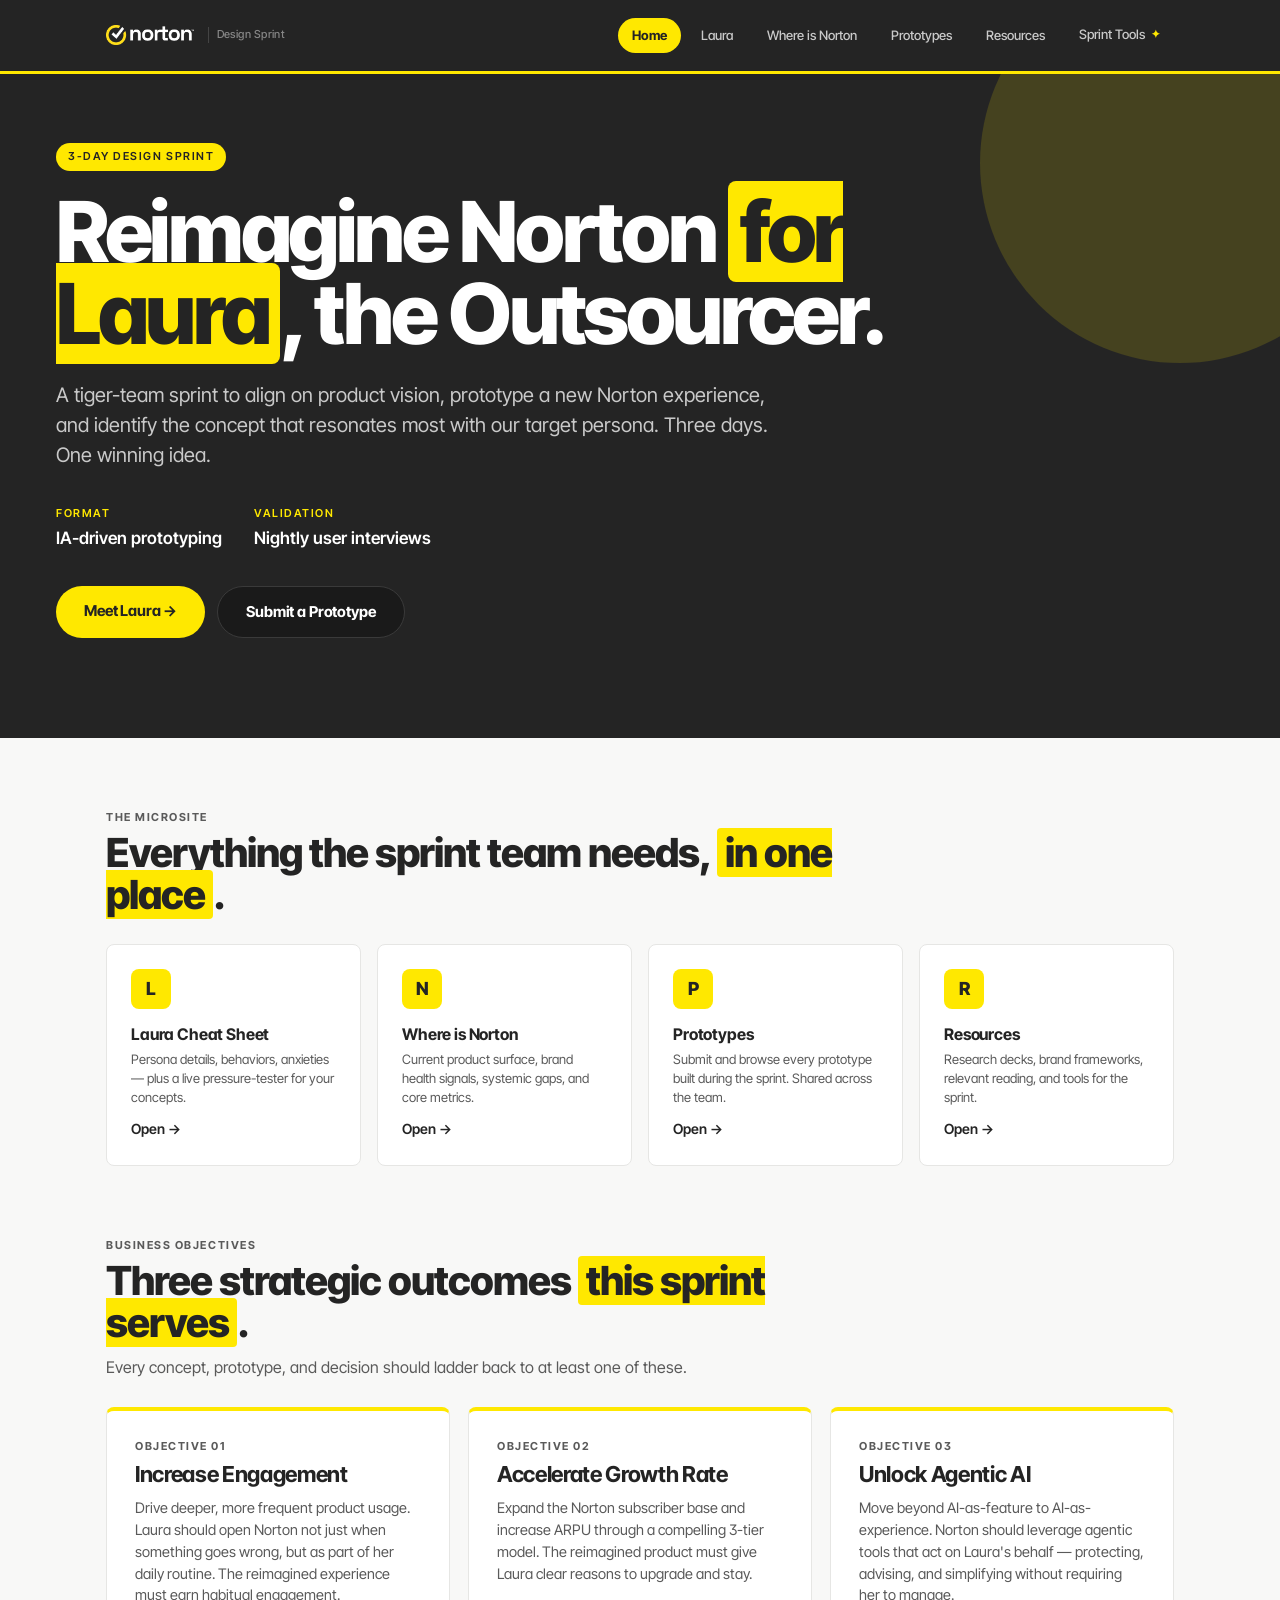
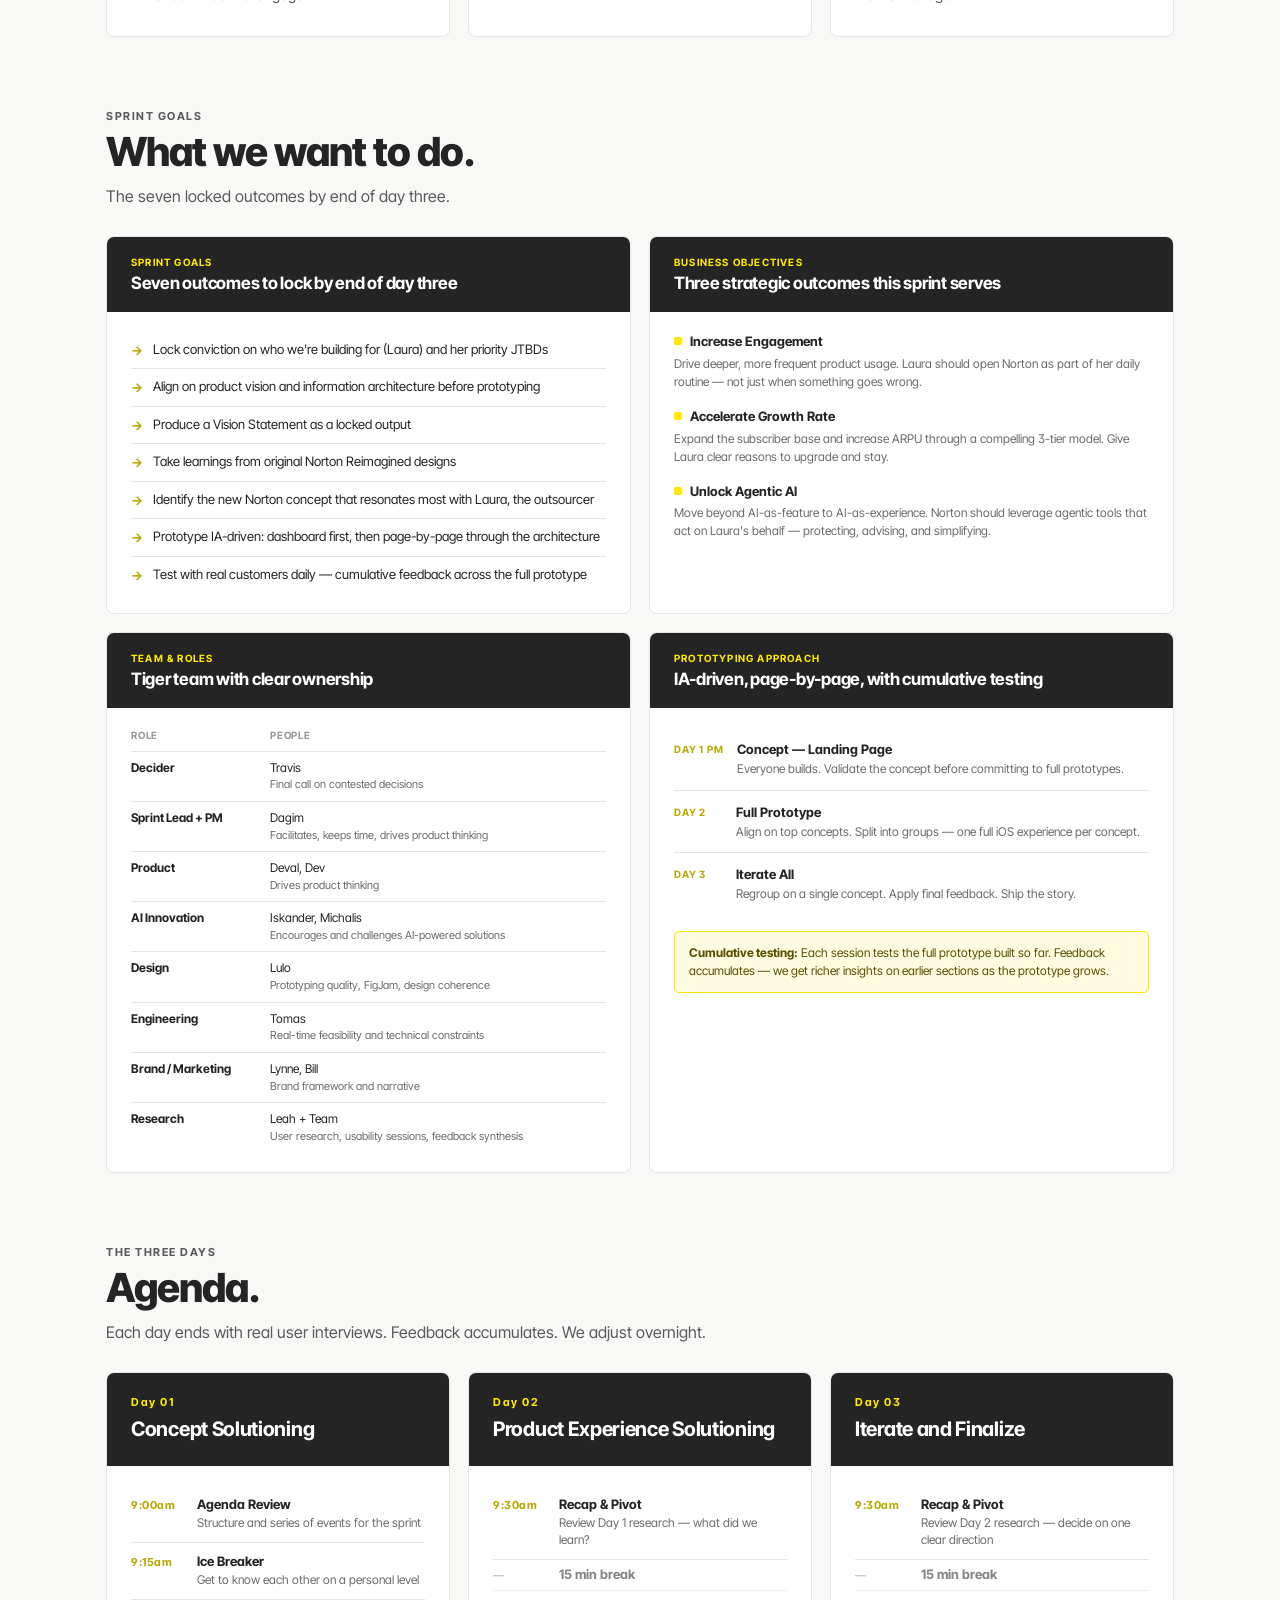
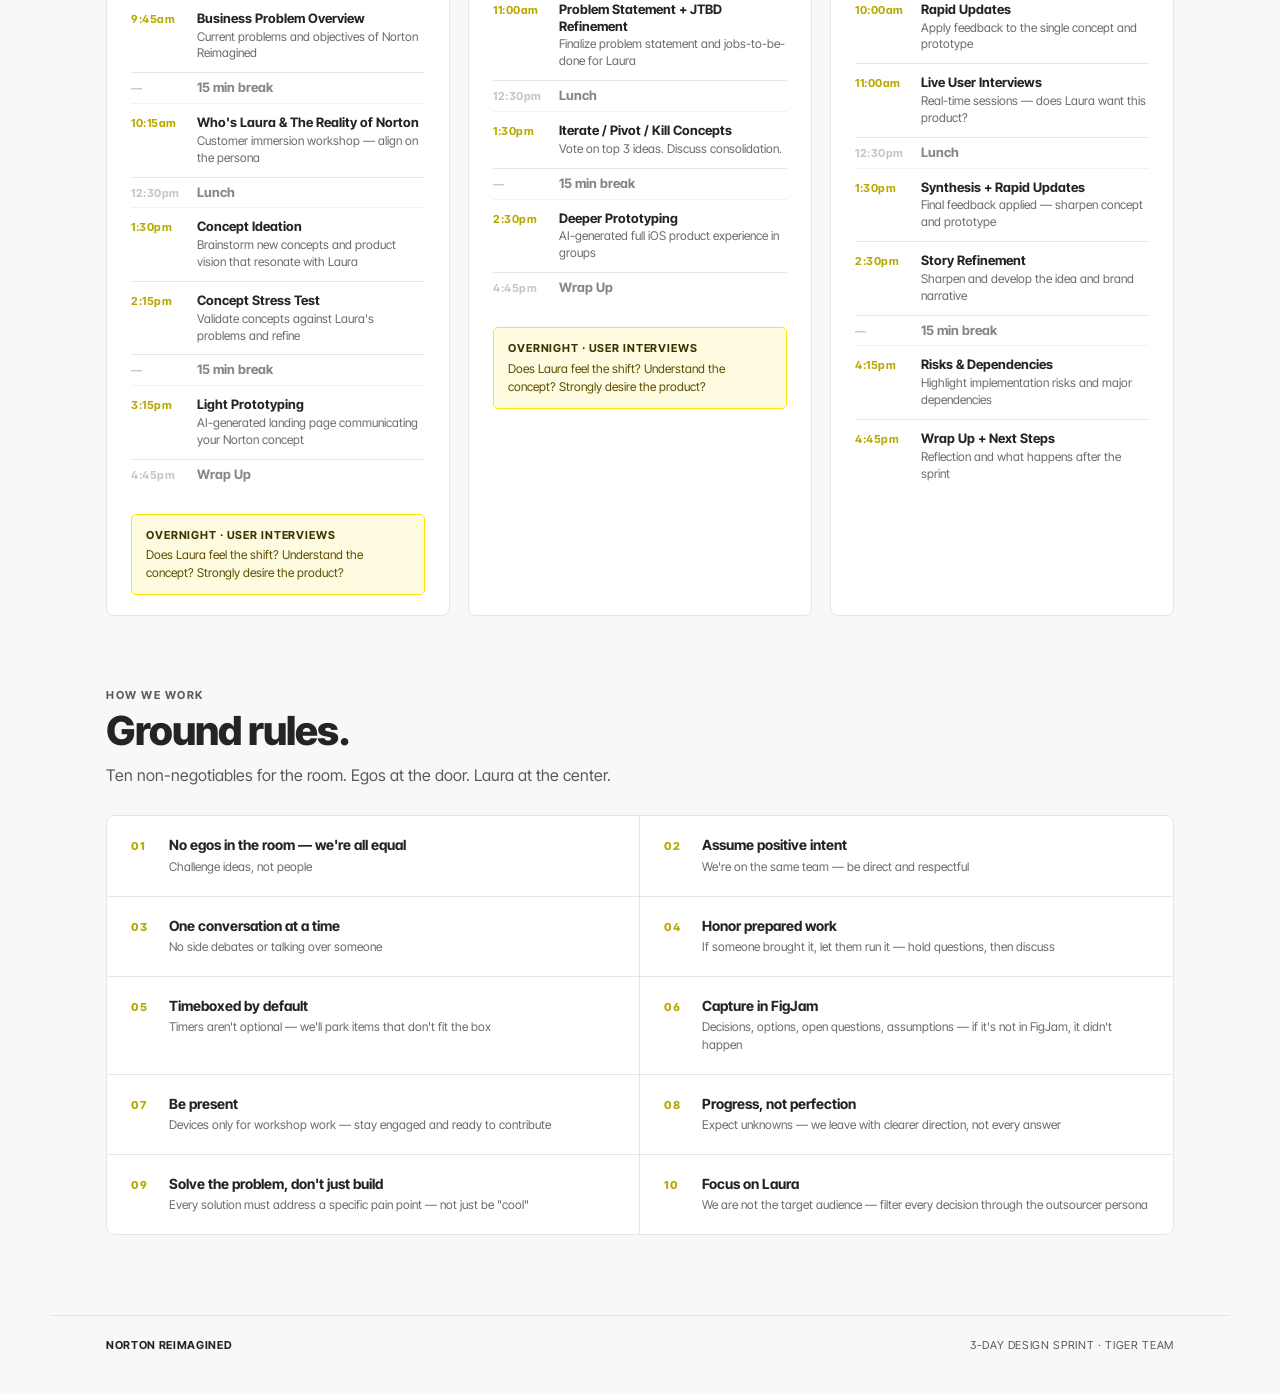
==== index.html @ 90fae85e "fix: remove beta badge from Idea Grouping nav entry across all pages" ====
<!DOCTYPE html>
<html lang="en">
<head>
<meta charset="UTF-8">
<meta name="viewport" content="width=device-width, initial-scale=1.0">
<title>Norton Reimagined — Design Sprint</title>
<link href="https://fonts.googleapis.com/css2?family=Inter+Tight:wght@400;500;600;700;800&display=swap" rel="stylesheet">
<link rel="stylesheet" href="styles.css">
<style>
  /* Home-specific styles */
  .hero {
    background: var(--ink);
    color: #fff;
    padding: 80px 56px 100px;
    position: relative;
    overflow: hidden;
  }
  .hero::before {
    content: "";
    position: absolute;
    top: -100px; right: -100px;
    width: 400px; height: 400px;
    background: var(--yellow);
    border-radius: 50%;
    opacity: 0.15;
  }
  .hero-inner {
    max-width: 1180px;
    margin: 0 auto;
    position: relative;
    z-index: 2;
  }
  .hero .eyebrow {
    background: var(--yellow);
    color: var(--ink);
  }
  .hero h1 {
    font-size: 84px;
    font-weight: 800;
    letter-spacing: -0.04em;
    line-height: 0.98;
    margin-top: 20px;
    max-width: 900px;
  }
  .hero h1 em {
    font-style: normal;
    background: var(--yellow);
    color: var(--ink);
    padding: 0 12px;
    border-radius: 8px;
  }
  .hero .lede {
    color: #c9c9c9;
    margin-top: 24px;
    font-size: 20px;
    max-width: 720px;
  }
  .hero-meta {
    display: flex;
    gap: 32px;
    margin-top: 36px;
    flex-wrap: wrap;
  }
  .hero-meta .item { }
  .hero-meta .k {
    font-size: 11px;
    font-weight: 600;
    letter-spacing: 0.14em;
    text-transform: uppercase;
    color: var(--yellow);
    margin-bottom: 4px;
  }
  .hero-meta .v {
    font-size: 17px;
    font-weight: 600;
    color: #fff;
  }
  .hero-ctas {
    margin-top: 36px;
    display: flex;
    gap: 12px;
    flex-wrap: wrap;
  }
  .hero-ctas .btn-dark {
    background: #1a1a1a;
    color: #fff;
    border: 1px solid #3a3a3a;
  }
  .hero-ctas .btn-dark:hover { border-color: var(--yellow); }

  /* Section titles */
  .section {
    max-width: 1180px;
    margin: 0 auto;
    padding: 72px 56px 0;
  }
  .section-head {
    margin-bottom: 28px;
  }
  .section-head .eyebrow-2 {
    font-size: 11px;
    font-weight: 700;
    letter-spacing: 0.14em;
    text-transform: uppercase;
    color: var(--ink-soft);
  }
  .section-head h2 {
    font-size: 40px;
    font-weight: 800;
    letter-spacing: -0.025em;
    line-height: 1.05;
    margin-top: 6px;
    max-width: 760px;
  }
  .section-head h2 em {
    font-style: normal;
    background: var(--yellow);
    padding: 0 8px;
    border-radius: 4px;
  }
  .section-head .sub {
    margin-top: 12px;
    font-size: 16px;
    color: var(--ink-soft);
    max-width: 720px;
  }

  /* Objectives row */
  .obj-grid {
    display: grid;
    grid-template-columns: repeat(3, 1fr);
    gap: 18px;
  }
  .obj {
    background: var(--card);
    border: 1px solid var(--line);
    border-radius: 8px;
    padding: 28px 28px 30px;
    border-top: 4px solid var(--yellow);
  }
  .obj .num {
    font-size: 11px;
    font-weight: 700;
    letter-spacing: 0.14em;
    color: var(--ink-soft);
  }
  .obj h3 {
    font-size: 22px;
    font-weight: 700;
    letter-spacing: -0.015em;
    line-height: 1.2;
    margin: 6px 0 10px;
  }
  .obj p {
    font-size: 14.5px;
    color: var(--ink-soft);
    line-height: 1.5;
  }

  /* What we want to do — content blocks */
  .content-blocks {
    display: grid;
    grid-template-columns: repeat(2, 1fr);
    gap: 18px;
  }
  .content-block {
    background: var(--card);
    border: 1px solid var(--line);
    border-radius: 8px;
    overflow: hidden;
  }
  .content-block .block-header {
    background: var(--ink);
    color: #fff;
    padding: 18px 24px;
    display: flex;
    align-items: flex-start;
    gap: 14px;
  }
  .block-header .block-tag {
    font-size: 10px;
    font-weight: 700;
    letter-spacing: .12em;
    text-transform: uppercase;
    color: var(--yellow);
    margin-bottom: 3px;
  }
  .block-header h4 {
    font-size: 17px;
    font-weight: 700;
    letter-spacing: -.015em;
    line-height: 1.25;
  }
  .block-body {
    padding: 20px 24px;
  }
  /* Goals list */
  .goal-list {
    list-style: none;
    margin: 0; padding: 0;
  }
  .goal-list li {
    display: flex;
    gap: 10px;
    font-size: 13px;
    color: var(--ink);
    line-height: 1.5;
    padding: 8px 0;
    border-bottom: 1px solid var(--line);
  }
  .goal-list li:last-child { border-bottom: none; }
  .goal-list li::before {
    content: "→";
    color: var(--yellow-dark, #b8a800);
    font-weight: 700;
    flex-shrink: 0;
    margin-top: 1px;
  }
  /* Biz objectives */
  .biz-obj { margin-bottom: 16px; }
  .biz-obj:last-child { margin-bottom: 0; }
  .biz-obj-title {
    font-size: 13px;
    font-weight: 700;
    color: var(--ink);
    margin-bottom: 4px;
    display: flex;
    align-items: center;
    gap: 8px;
  }
  .biz-obj-title::before {
    content: "";
    display: inline-block;
    width: 8px; height: 8px;
    background: var(--yellow);
    border-radius: 2px;
    flex-shrink: 0;
  }
  .biz-obj-desc {
    font-size: 12px;
    color: #6b6b6b;
    line-height: 1.5;
  }
  /* Team table */
  .team-table { width: 100%; border-collapse: collapse; font-size: 12px; }
  .team-table th {
    text-align: left;
    font-size: 10px;
    font-weight: 700;
    letter-spacing: .08em;
    text-transform: uppercase;
    color: #999;
    padding: 0 8px 8px 0;
    border-bottom: 1px solid var(--line);
  }
  .team-table td {
    padding: 8px 8px 8px 0;
    vertical-align: top;
    border-bottom: 1px solid var(--line);
    line-height: 1.4;
    color: var(--ink);
  }
  .team-table tr:last-child td { border-bottom: none; }
  .team-table td:first-child { font-weight: 700; color: #242424; white-space: nowrap; }
  .team-table td .names { color: #6b6b6b; font-size: 11px; margin-top: 1px; }
  /* Prototyping phases */
  .proto-phases {
    display: flex;
    flex-direction: column;
    gap: 0;
  }
  .proto-phase {
    display: flex;
    gap: 14px;
    padding: 12px 0;
    border-bottom: 1px solid var(--line);
    align-items: flex-start;
  }
  .proto-phase:last-child { border-bottom: none; }
  .phase-day {
    font-size: 10px;
    font-weight: 700;
    letter-spacing: .08em;
    text-transform: uppercase;
    color: var(--yellow-dark, #b8a800);
    white-space: nowrap;
    padding-top: 2px;
    min-width: 48px;
  }
  .phase-body .phase-name {
    font-size: 13px;
    font-weight: 700;
    color: var(--ink);
    margin-bottom: 2px;
  }
  .phase-body .phase-desc {
    font-size: 12px;
    color: #6b6b6b;
    line-height: 1.4;
  }
  .proto-note {
    margin-top: 16px;
    padding: 12px 14px;
    background: #fffbe0;
    border: 1px solid #ffe800;
    border-radius: 5px;
    font-size: 12px;
    color: #5a4e00;
    line-height: 1.5;
  }

  /* Agenda */
  .agenda-grid {
    display: grid;
    grid-template-columns: repeat(3, 1fr);
    gap: 18px;
  }
  .agenda-day {
    background: var(--card);
    border: 1px solid var(--line);
    border-radius: 8px;
    overflow: hidden;
  }
  .agenda-day .header {
    background: var(--ink);
    color: #fff;
    padding: 22px 24px;
  }
  .agenda-day .header .day {
    font-size: 11px;
    font-weight: 700;
    letter-spacing: 0.14em;
    color: var(--yellow);
  }
  .agenda-day .header h3 {
    font-size: 20px;
    font-weight: 700;
    margin-top: 4px;
    letter-spacing: -0.015em;
  }
  .agenda-day .sessions {
    padding: 20px 24px 24px;
  }
  .agenda-session {
    display: flex;
    gap: 14px;
    padding: 10px 0;
    border-bottom: 1px solid var(--line);
    align-items: flex-start;
  }
  .agenda-session:last-child { border-bottom: none; }
  .agenda-session.break {
    padding: 6px 0;
    opacity: .55;
  }
  .session-time {
    font-size: 11px;
    font-weight: 700;
    color: var(--yellow-dark, #b8a800);
    letter-spacing: .05em;
    white-space: nowrap;
    padding-top: 2px;
    min-width: 52px;
  }
  .agenda-session.break .session-time { color: #999; }
  .session-body {}
  .session-name {
    font-size: 13px;
    font-weight: 700;
    color: var(--ink);
    line-height: 1.3;
  }
  .session-desc {
    font-size: 12px;
    color: #6b6b6b;
    margin-top: 2px;
    line-height: 1.4;
  }
  .agenda-overnight {
    margin: 0 24px 20px;
    background: #fffbe0;
    border: 1px solid #ffe800;
    border-radius: 5px;
    padding: 12px 14px;
    font-size: 12px;
    color: #5a4e00;
    line-height: 1.5;
  }
  .agenda-overnight strong {
    display: block;
    font-size: 11px;
    letter-spacing: .08em;
    text-transform: uppercase;
    font-weight: 700;
    margin-bottom: 3px;
    color: #3a3300;
  }

  /* Rules */
  .rules-card {
    background: var(--card);
    border: 1px solid var(--line);
    border-radius: 8px;
    overflow: hidden;
  }
  .rules-list {
    display: grid;
    grid-template-columns: repeat(2, 1fr);
    gap: 0;
  }
  .rule-item {
    display: flex;
    gap: 16px;
    padding: 20px 24px;
    border-bottom: 1px solid var(--line);
    align-items: flex-start;
  }
  .rule-item:nth-child(odd) { border-right: 1px solid var(--line); }
  .rule-item:nth-last-child(-n+2) { border-bottom: none; }
  .rule-num {
    font-size: 11px;
    font-weight: 800;
    color: var(--yellow-dark, #b8a800);
    letter-spacing: .08em;
    padding-top: 3px;
    min-width: 22px;
  }
  .rule-body {}
  .rule-title {
    font-size: 14px;
    font-weight: 700;
    color: var(--ink);
    line-height: 1.3;
    margin-bottom: 3px;
  }
  .rule-desc {
    font-size: 12px;
    color: #6b6b6b;
    line-height: 1.5;
  }
  @media (max-width: 640px) {
    .rules-list { grid-template-columns: 1fr; }
    .rule-item:nth-child(odd) { border-right: none; }
    .rule-item:nth-last-child(-n+2) { border-bottom: 1px solid var(--line); }
    .rule-item:last-child { border-bottom: none; }
  }

  /* Quick access cards */
  .nav-cards {
    display: grid;
    grid-template-columns: repeat(4, 1fr);
    gap: 16px;
    margin-top: 20px;
  }
  .nav-card {
    background: var(--card);
    border: 1px solid var(--line);
    border-radius: 8px;
    padding: 24px 24px 26px;
    transition: all 0.15s;
    display: block;
  }
  .nav-card:hover {
    border-color: var(--ink);
    transform: translateY(-2px);
    box-shadow: 0 12px 32px rgba(36,36,36,0.08);
  }
  .nav-card .icon {
    width: 40px; height: 40px;
    background: var(--yellow);
    border-radius: 8px;
    display: flex;
    align-items: center;
    justify-content: center;
    margin-bottom: 14px;
    font-weight: 800;
    font-size: 18px;
  }
  .nav-card h4 {
    font-size: 16px;
    font-weight: 700;
    letter-spacing: -0.01em;
    margin-bottom: 4px;
  }
  .nav-card p {
    font-size: 13px;
    color: var(--ink-soft);
    line-height: 1.45;
  }
  .nav-card .arrow {
    font-size: 14px;
    font-weight: 600;
    color: var(--ink);
    margin-top: 12px;
  }

  @media (max-width: 860px) {
    .hero { padding: 48px 24px 72px; }
    .hero h1 { font-size: 44px; }
    .section { padding: 48px 24px 0; }
    .obj-grid, .shot-gallery, .agenda-grid, .nav-cards { grid-template-columns: 1fr; }
    .hero-meta { gap: 14px; flex-wrap: wrap; }
  }
  @media (max-width: 480px) {
    .hero h1 { font-size: 34px; }
    .hero .lede { font-size: 15px; }
  }
</style>
  <link rel="icon" type="image/svg+xml" href="assets/norton-checkmark.svg">
  <link rel="icon" type="image/png" sizes="32x32" href="assets/icon-32.png">
  <link rel="icon" type="image/png" sizes="16x16" href="assets/icon-16.png">
  <link rel="apple-touch-icon" sizes="180x180" href="assets/icon-180.png">
  <link rel="apple-touch-icon" sizes="152x152" href="assets/icon-152.png">
  <link rel="apple-touch-icon" sizes="144x144" href="assets/icon-144.png">
  <link rel="apple-touch-icon" sizes="120x120" href="assets/icon-120.png">
  <link rel="manifest" href="assets/site.webmanifest">
</head>
<body>

<!-- ========================= NAVIGATION ========================= -->
<nav class="nav">
  <div class="nav-inner">
    <a href="index.html" class="nav-brand">
      <img src="assets/norton-logo.png" alt="Norton" class="nav-logo">
      <span class="nav-sprint-label">Design Sprint</span>
    </a>
    <button class="nav-toggle" id="nav-toggle" aria-label="Toggle navigation" aria-expanded="false">
      <span></span><span></span><span></span>
    </button>
    <ul class="nav-links" id="nav-links">
      <li><a href="index.html" class="active">Home</a></li>
      <li><a href="laura.html">Laura</a></li>
      <li><a href="where-is-norton.html">Where is Norton</a></li>
      <li><a href="prototypes.html">Prototypes</a></li>
      <li><a href="resources.html">Resources</a></li>
      <li class="nav-dropdown">
        <button class="nav-dropdown-btn" id="sprintToolsBtn" aria-expanded="false" aria-haspopup="true">
          Sprint Tools <span class="nav-beta-pill">✦</span>
        </button>
        <ul class="nav-dropdown-menu" id="sprintToolsMenu" role="menu">
          <li><a href="concept-builder.html" role="menuitem">Prototype Builder</a></li>
          <li><a href="competitive-analysis.html" role="menuitem">Competitive Analysis</a></li>
          <li><a href="idea-workshop.html" role="menuitem">Ideation Wizard</a></li>
            <li><a href="idea-grouping.html" role="menuitem">Idea Grouping</a></li>
        </ul>
      </li>
    </ul>
  </div>
</nav>

<!-- ========================= HERO ========================= -->
<section class="hero">
  <div class="hero-inner">
    <span class="eyebrow">3-Day Design Sprint</span>
    <h1>Reimagine Norton <em>for Laura</em>, the Outsourcer.</h1>
    <p class="lede">
      A tiger-team sprint to align on product vision, prototype a new Norton
      experience, and identify the concept that resonates most with our target persona.
      Three days. One winning idea.
    </p>
    <div class="hero-meta">
      <div class="item">
        <div class="k">Format</div>
        <div class="v">IA-driven prototyping</div>
      </div>
      <div class="item">
        <div class="k">Validation</div>
        <div class="v">Nightly user interviews</div>
      </div>
    </div>
    <div class="hero-ctas">
      <a href="laura.html" class="btn">Meet Laura →</a>
      <a href="prototypes.html" class="btn btn-dark">Submit a Prototype</a>
    </div>
  </div>
</section>

<!-- ========================= QUICK ACCESS ========================= -->
<section class="section">
  <div class="section-head">
    <div class="eyebrow-2">The Microsite</div>
    <h2>Everything the sprint team needs, <em>in one place</em>.</h2>
  </div>
  <div class="nav-cards">
    <a href="laura.html" class="nav-card">
      <div class="icon">L</div>
      <h4>Laura Cheat Sheet</h4>
      <p>Persona details, behaviors, anxieties — plus a live pressure-tester for your concepts.</p>
      <div class="arrow">Open →</div>
    </a>
    <a href="where-is-norton.html" class="nav-card">
      <div class="icon">N</div>
      <h4>Where is Norton</h4>
      <p>Current product surface, brand health signals, systemic gaps, and core metrics.</p>
      <div class="arrow">Open →</div>
    </a>
    <a href="prototypes.html" class="nav-card">
      <div class="icon">P</div>
      <h4>Prototypes</h4>
      <p>Submit and browse every prototype built during the sprint. Shared across the team.</p>
      <div class="arrow">Open →</div>
    </a>
    <a href="resources.html" class="nav-card">
      <div class="icon">R</div>
      <h4>Resources</h4>
      <p>Research decks, brand frameworks, relevant reading, and tools for the sprint.</p>
      <div class="arrow">Open →</div>
    </a>
  </div>
</section>

<!-- ========================= OBJECTIVES ========================= -->
<section class="section">
  <div class="section-head">
    <div class="eyebrow-2">Business Objectives</div>
    <h2>Three strategic outcomes <em>this sprint serves</em>.</h2>
    <p class="sub">Every concept, prototype, and decision should ladder back to at least one of these.</p>
  </div>
  <div class="obj-grid">
    <div class="obj">
      <div class="num">OBJECTIVE 01</div>
      <h3>Increase Engagement</h3>
      <p>Drive deeper, more frequent product usage. Laura should open Norton not just when something goes wrong, but as part of her daily routine. The reimagined experience must earn habitual engagement.</p>
    </div>
    <div class="obj">
      <div class="num">OBJECTIVE 02</div>
      <h3>Accelerate Growth Rate</h3>
      <p>Expand the Norton subscriber base and increase ARPU through a compelling 3-tier model. The reimagined product must give Laura clear reasons to upgrade and stay.</p>
    </div>
    <div class="obj">
      <div class="num">OBJECTIVE 03</div>
      <h3>Unlock Agentic AI</h3>
      <p>Move beyond AI-as-feature to AI-as-experience. Norton should leverage agentic tools that act on Laura's behalf — protecting, advising, and simplifying without requiring her to manage.</p>
    </div>
  </div>
</section>

<!-- ========================= WHAT WE WANT TO DO ========================= -->
<section class="section">
  <div class="section-head">
    <div class="eyebrow-2">Sprint Goals</div>
    <h2>What we want to do.</h2>
    <p class="sub">The seven locked outcomes by end of day three.</p>
  </div>
  <div class="content-blocks">

    <!-- Sprint Goals -->
    <div class="content-block">
      <div class="block-header">
        <div>
          <div class="block-tag">Sprint Goals</div>
          <h4>Seven outcomes to lock by end of day three</h4>
        </div>
      </div>
      <div class="block-body">
        <ul class="goal-list">
          <li>Lock conviction on who we're building for (Laura) and her priority JTBDs</li>
          <li>Align on product vision and information architecture before prototyping</li>
          <li>Produce a Vision Statement as a locked output</li>
          <li>Take learnings from original Norton Reimagined designs</li>
          <li>Identify the new Norton concept that resonates most with Laura, the outsourcer</li>
          <li>Prototype IA-driven: dashboard first, then page-by-page through the architecture</li>
          <li>Test with real customers daily — cumulative feedback across the full prototype</li>
        </ul>
      </div>
    </div>

    <!-- Business Objectives -->
    <div class="content-block">
      <div class="block-header">
        <div>
          <div class="block-tag">Business Objectives</div>
          <h4>Three strategic outcomes this sprint serves</h4>
        </div>
      </div>
      <div class="block-body">
        <div class="biz-obj">
          <div class="biz-obj-title">Increase Engagement</div>
          <div class="biz-obj-desc">Drive deeper, more frequent product usage. Laura should open Norton as part of her daily routine — not just when something goes wrong.</div>
        </div>
        <div class="biz-obj">
          <div class="biz-obj-title">Accelerate Growth Rate</div>
          <div class="biz-obj-desc">Expand the subscriber base and increase ARPU through a compelling 3-tier model. Give Laura clear reasons to upgrade and stay.</div>
        </div>
        <div class="biz-obj">
          <div class="biz-obj-title">Unlock Agentic AI</div>
          <div class="biz-obj-desc">Move beyond AI-as-feature to AI-as-experience. Norton should leverage agentic tools that act on Laura's behalf — protecting, advising, and simplifying.</div>
        </div>
      </div>
    </div>

    <!-- Team & Roles -->
    <div class="content-block">
      <div class="block-header">
        <div>
          <div class="block-tag">Team &amp; Roles</div>
          <h4>Tiger team with clear ownership</h4>
        </div>
      </div>
      <div class="block-body">
        <table class="team-table">
          <thead>
            <tr><th>Role</th><th>People</th></tr>
          </thead>
          <tbody>
            <tr><td>Decider</td><td><div>Travis</div><div class="names">Final call on contested decisions</div></td></tr>
            <tr><td>Sprint Lead + PM</td><td><div>Dagim</div><div class="names">Facilitates, keeps time, drives product thinking</div></td></tr>
            <tr><td>Product</td><td><div>Deval, Dev</div><div class="names">Drives product thinking</div></td></tr>
            <tr><td>AI Innovation</td><td><div>Iskander, Michalis</div><div class="names">Encourages and challenges AI-powered solutions</div></td></tr>
            <tr><td>Design</td><td><div>Lulo</div><div class="names">Prototyping quality, FigJam, design coherence</div></td></tr>
            <tr><td>Engineering</td><td><div>Tomas</div><div class="names">Real-time feasibility and technical constraints</div></td></tr>
            <tr><td>Brand / Marketing</td><td><div>Lynne, Bill</div><div class="names">Brand framework and narrative</div></td></tr>
            <tr><td>Research</td><td><div>Leah + Team</div><div class="names">User research, usability sessions, feedback synthesis</div></td></tr>
          </tbody>
        </table>
      </div>
    </div>

    <!-- Prototyping Approach -->
    <div class="content-block">
      <div class="block-header">
        <div>
          <div class="block-tag">Prototyping Approach</div>
          <h4>IA-driven, page-by-page, with cumulative testing</h4>
        </div>
      </div>
      <div class="block-body">
        <div class="proto-phases">
          <div class="proto-phase">
            <div class="phase-day">Day 1 PM</div>
            <div class="phase-body">
              <div class="phase-name">Concept — Landing Page</div>
              <div class="phase-desc">Everyone builds. Validate the concept before committing to full prototypes.</div>
            </div>
          </div>
          <div class="proto-phase">
            <div class="phase-day">Day 2</div>
            <div class="phase-body">
              <div class="phase-name">Full Prototype</div>
              <div class="phase-desc">Align on top concepts. Split into groups — one full iOS experience per concept.</div>
            </div>
          </div>
          <div class="proto-phase">
            <div class="phase-day">Day 3</div>
            <div class="phase-body">
              <div class="phase-name">Iterate All</div>
              <div class="phase-desc">Regroup on a single concept. Apply final feedback. Ship the story.</div>
            </div>
          </div>
        </div>
        <div class="proto-note">
          <strong>Cumulative testing:</strong> Each session tests the full prototype built so far. Feedback accumulates — we get richer insights on earlier sections as the prototype grows.
        </div>
      </div>
    </div>

  </div>
</section>

<!-- ========================= AGENDA ========================= -->
<section class="section">
  <div class="section-head">
    <div class="eyebrow-2">The Three Days</div>
    <h2>Agenda.</h2>
    <p class="sub">Each day ends with real user interviews. Feedback accumulates. We adjust overnight.</p>
  </div>
  <div class="agenda-grid">

    <!-- DAY 1 -->
    <div class="agenda-day">
      <div class="header">
        <div class="day">Day 01</div>
        <h3>Concept Solutioning</h3>
      </div>
      <div class="sessions">
        <div class="agenda-session">
          <div class="session-time">9:00am</div>
          <div class="session-body">
            <div class="session-name">Agenda Review</div>
            <div class="session-desc">Structure and series of events for the sprint</div>
          </div>
        </div>
        <div class="agenda-session">
          <div class="session-time">9:15am</div>
          <div class="session-body">
            <div class="session-name">Ice Breaker</div>
            <div class="session-desc">Get to know each other on a personal level</div>
          </div>
        </div>
        <div class="agenda-session">
          <div class="session-time">9:45am</div>
          <div class="session-body">
            <div class="session-name">Business Problem Overview</div>
            <div class="session-desc">Current problems and objectives of Norton Reimagined</div>
          </div>
        </div>
        <div class="agenda-session break">
          <div class="session-time">—</div>
          <div class="session-body"><div class="session-name">15 min break</div></div>
        </div>
        <div class="agenda-session">
          <div class="session-time">10:15am</div>
          <div class="session-body">
            <div class="session-name">Who's Laura &amp; The Reality of Norton</div>
            <div class="session-desc">Customer immersion workshop — align on the persona</div>
          </div>
        </div>
        <div class="agenda-session break">
          <div class="session-time">12:30pm</div>
          <div class="session-body"><div class="session-name">Lunch</div></div>
        </div>
        <div class="agenda-session">
          <div class="session-time">1:30pm</div>
          <div class="session-body">
            <div class="session-name">Concept Ideation</div>
            <div class="session-desc">Brainstorm new concepts and product vision that resonate with Laura</div>
          </div>
        </div>
        <div class="agenda-session">
          <div class="session-time">2:15pm</div>
          <div class="session-body">
            <div class="session-name">Concept Stress Test</div>
            <div class="session-desc">Validate concepts against Laura's problems and refine</div>
          </div>
        </div>
        <div class="agenda-session break">
          <div class="session-time">—</div>
          <div class="session-body"><div class="session-name">15 min break</div></div>
        </div>
        <div class="agenda-session">
          <div class="session-time">3:15pm</div>
          <div class="session-body">
            <div class="session-name">Light Prototyping</div>
            <div class="session-desc">AI-generated landing page communicating your Norton concept</div>
          </div>
        </div>
        <div class="agenda-session break">
          <div class="session-time">4:45pm</div>
          <div class="session-body"><div class="session-name">Wrap Up</div></div>
        </div>
      </div>
      <div class="agenda-overnight">
        <strong>Overnight · User Interviews</strong>
        Does Laura feel the shift? Understand the concept? Strongly desire the product?
      </div>
    </div>

    <!-- DAY 2 -->
    <div class="agenda-day">
      <div class="header">
        <div class="day">Day 02</div>
        <h3>Product Experience Solutioning</h3>
      </div>
      <div class="sessions">
        <div class="agenda-session">
          <div class="session-time">9:30am</div>
          <div class="session-body">
            <div class="session-name">Recap &amp; Pivot</div>
            <div class="session-desc">Review Day 1 research — what did we learn?</div>
          </div>
        </div>
        <div class="agenda-session break">
          <div class="session-time">—</div>
          <div class="session-body"><div class="session-name">15 min break</div></div>
        </div>
        <div class="agenda-session">
          <div class="session-time">11:00am</div>
          <div class="session-body">
            <div class="session-name">Problem Statement + JTBD Refinement</div>
            <div class="session-desc">Finalize problem statement and jobs-to-be-done for Laura</div>
          </div>
        </div>
        <div class="agenda-session break">
          <div class="session-time">12:30pm</div>
          <div class="session-body"><div class="session-name">Lunch</div></div>
        </div>
        <div class="agenda-session">
          <div class="session-time">1:30pm</div>
          <div class="session-body">
            <div class="session-name">Iterate / Pivot / Kill Concepts</div>
            <div class="session-desc">Vote on top 3 ideas. Discuss consolidation.</div>
          </div>
        </div>
        <div class="agenda-session break">
          <div class="session-time">—</div>
          <div class="session-body"><div class="session-name">15 min break</div></div>
        </div>
        <div class="agenda-session">
          <div class="session-time">2:30pm</div>
          <div class="session-body">
            <div class="session-name">Deeper Prototyping</div>
            <div class="session-desc">AI-generated full iOS product experience in groups</div>
          </div>
        </div>
        <div class="agenda-session break">
          <div class="session-time">4:45pm</div>
          <div class="session-body"><div class="session-name">Wrap Up</div></div>
        </div>
      </div>
      <div class="agenda-overnight">
        <strong>Overnight · User Interviews</strong>
        Does Laura feel the shift? Understand the concept? Strongly desire the product?
      </div>
    </div>

    <!-- DAY 3 -->
    <div class="agenda-day">
      <div class="header">
        <div class="day">Day 03</div>
        <h3>Iterate and Finalize</h3>
      </div>
      <div class="sessions">
        <div class="agenda-session">
          <div class="session-time">9:30am</div>
          <div class="session-body">
            <div class="session-name">Recap &amp; Pivot</div>
            <div class="session-desc">Review Day 2 research — decide on one clear direction</div>
          </div>
        </div>
        <div class="agenda-session break">
          <div class="session-time">—</div>
          <div class="session-body"><div class="session-name">15 min break</div></div>
        </div>
        <div class="agenda-session">
          <div class="session-time">10:00am</div>
          <div class="session-body">
            <div class="session-name">Rapid Updates</div>
            <div class="session-desc">Apply feedback to the single concept and prototype</div>
          </div>
        </div>
        <div class="agenda-session">
          <div class="session-time">11:00am</div>
          <div class="session-body">
            <div class="session-name">Live User Interviews</div>
            <div class="session-desc">Real-time sessions — does Laura want this product?</div>
          </div>
        </div>
        <div class="agenda-session break">
          <div class="session-time">12:30pm</div>
          <div class="session-body"><div class="session-name">Lunch</div></div>
        </div>
        <div class="agenda-session">
          <div class="session-time">1:30pm</div>
          <div class="session-body">
            <div class="session-name">Synthesis + Rapid Updates</div>
            <div class="session-desc">Final feedback applied — sharpen concept and prototype</div>
          </div>
        </div>
        <div class="agenda-session">
          <div class="session-time">2:30pm</div>
          <div class="session-body">
            <div class="session-name">Story Refinement</div>
            <div class="session-desc">Sharpen and develop the idea and brand narrative</div>
          </div>
        </div>
        <div class="agenda-session break">
          <div class="session-time">—</div>
          <div class="session-body"><div class="session-name">15 min break</div></div>
        </div>
        <div class="agenda-session">
          <div class="session-time">4:15pm</div>
          <div class="session-body">
            <div class="session-name">Risks &amp; Dependencies</div>
            <div class="session-desc">Highlight implementation risks and major dependencies</div>
          </div>
        </div>
        <div class="agenda-session">
          <div class="session-time">4:45pm</div>
          <div class="session-body">
            <div class="session-name">Wrap Up + Next Steps</div>
            <div class="session-desc">Reflection and what happens after the sprint</div>
          </div>
        </div>
      </div>
    </div>

  </div>
</section>

<!-- ========================= GROUND RULES ========================= -->
<section class="section" style="padding-bottom: 40px;">
  <div class="section-head">
    <div class="eyebrow-2">How We Work</div>
    <h2>Ground rules.</h2>
    <p class="sub">Ten non-negotiables for the room. Egos at the door. Laura at the center.</p>
  </div>
  <div class="rules-card">
    <div class="rules-list">
      <div class="rule-item">
        <div class="rule-num">01</div>
        <div class="rule-body">
          <div class="rule-title">No egos in the room — we're all equal</div>
          <div class="rule-desc">Challenge ideas, not people</div>
        </div>
      </div>
      <div class="rule-item">
        <div class="rule-num">02</div>
        <div class="rule-body">
          <div class="rule-title">Assume positive intent</div>
          <div class="rule-desc">We're on the same team — be direct and respectful</div>
        </div>
      </div>
      <div class="rule-item">
        <div class="rule-num">03</div>
        <div class="rule-body">
          <div class="rule-title">One conversation at a time</div>
          <div class="rule-desc">No side debates or talking over someone</div>
        </div>
      </div>
      <div class="rule-item">
        <div class="rule-num">04</div>
        <div class="rule-body">
          <div class="rule-title">Honor prepared work</div>
          <div class="rule-desc">If someone brought it, let them run it — hold questions, then discuss</div>
        </div>
      </div>
      <div class="rule-item">
        <div class="rule-num">05</div>
        <div class="rule-body">
          <div class="rule-title">Timeboxed by default</div>
          <div class="rule-desc">Timers aren't optional — we'll park items that don't fit the box</div>
        </div>
      </div>
      <div class="rule-item">
        <div class="rule-num">06</div>
        <div class="rule-body">
          <div class="rule-title">Capture in FigJam</div>
          <div class="rule-desc">Decisions, options, open questions, assumptions — if it's not in FigJam, it didn't happen</div>
        </div>
      </div>
      <div class="rule-item">
        <div class="rule-num">07</div>
        <div class="rule-body">
          <div class="rule-title">Be present</div>
          <div class="rule-desc">Devices only for workshop work — stay engaged and ready to contribute</div>
        </div>
      </div>
      <div class="rule-item">
        <div class="rule-num">08</div>
        <div class="rule-body">
          <div class="rule-title">Progress, not perfection</div>
          <div class="rule-desc">Expect unknowns — we leave with clearer direction, not every answer</div>
        </div>
      </div>
      <div class="rule-item">
        <div class="rule-num">09</div>
        <div class="rule-body">
          <div class="rule-title">Solve the problem, don't just build</div>
          <div class="rule-desc">Every solution must address a specific pain point — not just be "cool"</div>
        </div>
      </div>
      <div class="rule-item">
        <div class="rule-num">10</div>
        <div class="rule-body">
          <div class="rule-title">Focus on Laura</div>
          <div class="rule-desc">We are not the target audience — filter every decision through the outsourcer persona</div>
        </div>
      </div>
    </div>
  </div>
</section>

<!-- ========================= FOOTER ========================= -->
<div class="footer">
  <span class="brand">Norton Reimagined</span>
  <span>3-day Design Sprint · Tiger Team</span>
</div>

<script src="nav.js"></script>
</body>
</html>
---- styles.css ----
/* ==========================================================================
   Norton Reimagined Sprint — Shared Styles
   Design language: Inter Tight · #242424 ink · #FFE800 yellow · #F8F8F7 paper
   ========================================================================== */

:root {
  --ink: #242424;
  --ink-soft: #5a5a5a;
  --ink-softer: #8a8a8a;
  --paper: #F8F8F7;
  --card: #FFFFFF;
  --yellow: #FFE800;
  --line: #E6E6E4;
  --green: #0a7a3d;
  --red: #b01818;
  --amber: #f0a020;
}

* { box-sizing: border-box; margin: 0; padding: 0; }

html, body {
  background: var(--paper);
  color: var(--ink);
  font-family: 'Inter Tight', -apple-system, system-ui, sans-serif;
  font-feature-settings: "ss01", "cv11";
  -webkit-font-smoothing: antialiased;
  line-height: 1.45;
}

a { color: inherit; text-decoration: none; }

/* ==========================================================================
   Navigation
   ========================================================================== */
.nav {
  background: var(--ink);
  color: #fff;
  border-bottom: 3px solid var(--yellow);
  position: fixed;
  top: 0;
  left: 0;
  right: 0;
  z-index: 1000;
  width: 100%;
}

/* Offset page content so it doesn't hide under the fixed nav (~63px tall) */
body { padding-top: 63px; }
.nav-inner {
  max-width: 1180px;
  margin: 0 auto;
  padding: 18px 56px;
  display: flex;
  align-items: center;
  gap: 16px;
}
.nav-brand {
  display: flex;
  align-items: center;
  gap: 12px;
  font-weight: 700;
  font-size: 15px;
  letter-spacing: -0.01em;
}
.nav-brand .dot {
  width: 10px;
  height: 10px;
  background: var(--yellow);
  border-radius: 50%;
  display: inline-block;
}
.nav-brand .sub {
  font-weight: 400;
  color: #c9c9c9;
  font-size: 13px;
  letter-spacing: 0;
}
.nav-logo {
  height: 20px;
  width: auto;
  display: block;
  flex-shrink: 0;
}
.nav-sprint-label {
  font-size: 11px;
  font-weight: 500;
  color: rgba(255,255,255,0.45);
  letter-spacing: 0.04em;
  white-space: nowrap;
  padding-left: 8px;
  border-left: 1px solid rgba(255,255,255,0.15);
  margin-left: 2px;
}
.nav-links {
  display: flex;
  gap: 6px;
  list-style: none;
  flex-wrap: wrap;
  margin-left: auto;
}
.nav-links a {
  display: inline-block;
  padding: 8px 14px;
  font-size: 13px;
  font-weight: 500;
  color: #c9c9c9;
  border-radius: 999px;
  transition: all 0.15s;
}
.nav-links a:hover {
  color: #fff;
  background: rgba(255,255,255,0.08);
}
.nav-links a.active {
  color: var(--ink);
  background: var(--yellow);
  font-weight: 700;
}
.nav-search-btn { display: none !important; }
.sr-only { position: absolute; width: 1px; height: 1px; padding: 0; margin: -1px; overflow: hidden; clip: rect(0,0,0,0); white-space: nowrap; border: 0; }

/* ── Dropdown nav item ─────────────────────────────────────────────────────── */
.nav-dropdown {
  position: relative;
}
.nav-dropdown-btn {
  display: inline-flex;
  align-items: center;
  gap: 6px;
  padding: 8px 14px;
  font-size: 13px;
  font-weight: 500;
  color: #c9c9c9;
  border-radius: 999px;
  background: none;
  border: none;
  cursor: pointer;
  font-family: 'Inter Tight', sans-serif;
  transition: all 0.15s;
  white-space: nowrap;
}
.nav-dropdown-btn:hover,
.nav-dropdown-btn[aria-expanded="true"] {
  color: #fff;
  background: rgba(255,255,255,0.08);
}
.nav-dropdown-btn.active {
  color: var(--ink);
  background: var(--yellow);
  font-weight: 700;
}
.nav-dropdown-btn.active .nav-beta-pill {
  color: var(--ink);
}
.nav-beta-pill {
  font-size: 11px;
  font-weight: 800;
  color: var(--yellow);
  letter-spacing: 0.02em;
}
.nav-dropdown-btn.active .nav-beta-pill { color: var(--ink); }

/* Dropdown menu panel */
.nav-dropdown-menu {
  display: none;
  position: absolute;
  top: calc(100% + 8px);
  right: 0;
  min-width: 200px;
  background: #fff;
  border: 1.5px solid var(--line);
  border-radius: 10px;
  box-shadow: 0 12px 40px rgba(36,36,36,0.14);
  list-style: none;
  padding: 6px;
  z-index: 1100;
  overflow: hidden;
}
.nav-dropdown-menu.open {
  display: block;
}
.nav-dropdown-menu li a {
  display: block;
  padding: 10px 14px;
  font-size: 13px;
  font-weight: 500;
  color: var(--ink);
  border-radius: 6px;
  transition: background 0.12s;
}
.nav-dropdown-menu li a:hover {
  background: var(--paper);
  color: var(--ink);
}
.nav-dropdown-menu li a.active {
  background: var(--yellow);
  color: var(--ink);
  font-weight: 700;
}

/* ── Mobile dropdown (inside the existing mobile nav drawer) ─────────────── */
@media (max-width: 860px) {
  .nav-dropdown-btn {
    width: 100%;
    justify-content: flex-start;
    border-radius: 6px;
    padding: 12px 16px;
  }
  .nav-dropdown-menu {
    position: static;
    box-shadow: none;
    border: none;
    background: rgba(255,255,255,0.06);
    border-radius: 6px;
    padding: 4px 0 4px 12px;
    margin-top: 4px;
  }
  .nav-dropdown-menu.open { display: block; }
  .nav-dropdown-menu li a {
    color: rgba(255,255,255,0.75);
    padding: 9px 14px;
  }
  .nav-dropdown-menu li a:hover { background: rgba(255,255,255,0.08); color: #fff; }
  .nav-dropdown-menu li a.active { background: var(--yellow); color: var(--ink); }
}

/* ==========================================================================
   Page layout
   ========================================================================== */
.page {
  max-width: 1180px;
  margin: 0 auto;
  padding: 56px 56px 80px;
}

.eyebrow {
  display: inline-block;
  font-size: 11px;
  font-weight: 600;
  letter-spacing: 0.14em;
  text-transform: uppercase;
  background: var(--ink);
  color: var(--yellow);
  padding: 6px 12px;
  border-radius: 999px;
}

h1.page-title {
  font-size: 68px;
  font-weight: 800;
  letter-spacing: -0.035em;
  line-height: 1.02;
  margin-top: 18px;
}
h1.page-title .mark {
  background: var(--yellow);
  padding: 0 10px;
  border-radius: 6px;
}

.lede {
  margin-top: 18px;
  font-size: 19px;
  color: var(--ink-soft);
  max-width: 780px;
  line-height: 1.5;
}

/* ==========================================================================
   Cards & Grid
   ========================================================================== */
.grid {
  display: grid;
  grid-template-columns: repeat(12, 1fr);
  gap: 18px;
  margin-top: 28px;
}

.card {
  background: var(--card);
  border: 1px solid var(--line);
  border-radius: 8px;
  padding: 26px 28px;
}

.card h3.card-label {
  font-size: 11px;
  font-weight: 700;
  letter-spacing: 0.14em;
  text-transform: uppercase;
  color: var(--ink-soft);
  margin-bottom: 14px;
  display: flex;
  align-items: center;
  gap: 8px;
}
.card h3.card-label::before {
  content: "";
  width: 14px; height: 14px;
  background: var(--yellow);
  border-radius: 3px;
  display: inline-block;
}

.card h2 {
  font-size: 22px;
  font-weight: 700;
  letter-spacing: -0.015em;
  line-height: 1.2;
  margin-bottom: 14px;
}

.card p { font-size: 15px; color: var(--ink); line-height: 1.5; }

.card ul { list-style: none; padding: 0; }
.card li {
  font-size: 14.5px;
  line-height: 1.5;
  padding: 9px 0 9px 22px;
  border-bottom: 1px solid var(--line);
  position: relative;
}
.card li:last-child { border-bottom: none; }
.card li::before {
  content: "";
  position: absolute;
  left: 0; top: 17px;
  width: 8px; height: 8px;
  background: var(--yellow);
  border-radius: 2px;
}

.col-3 { grid-column: span 3; }
.col-4 { grid-column: span 4; }
.col-6 { grid-column: span 6; }
.col-8 { grid-column: span 8; }
.col-12 { grid-column: span 12; }

/* Section break within grid */
.section-break {
  grid-column: span 12;
  margin-top: 24px;
  padding-top: 6px;
}
.section-break .eyebrow-2 {
  font-size: 11px;
  font-weight: 700;
  letter-spacing: 0.14em;
  text-transform: uppercase;
  color: var(--ink-soft);
}
.section-break h2 {
  font-size: 40px;
  font-weight: 800;
  letter-spacing: -0.025em;
  line-height: 1.05;
  margin-top: 6px;
  max-width: 760px;
}
.section-break h2 em {
  font-style: normal;
  background: var(--yellow);
  padding: 0 8px;
  border-radius: 4px;
}

/* ==========================================================================
   Footer
   ========================================================================== */
.footer {
  max-width: 1180px;
  margin: 40px auto 0;
  padding: 22px 56px 40px;
  border-top: 1px solid var(--line);
  display: flex;
  justify-content: space-between;
  align-items: center;
  font-size: 11px;
  color: var(--ink-soft);
  letter-spacing: 0.06em;
  text-transform: uppercase;
  flex-wrap: wrap;
  gap: 12px;
}
.footer .brand { font-weight: 700; color: var(--ink); }

/* ==========================================================================
   Buttons
   ========================================================================== */
.btn {
  display: inline-block;
  background: var(--yellow);
  color: var(--ink);
  border: none;
  padding: 14px 28px;
  border-radius: 999px;
  font-family: 'Inter Tight', sans-serif;
  font-weight: 700;
  font-size: 15px;
  letter-spacing: -0.01em;
  cursor: pointer;
  transition: transform 0.15s, box-shadow 0.15s;
  text-align: center;
}
.btn:hover {
  transform: translateY(-1px);
  box-shadow: 0 8px 24px rgba(255, 232, 0, 0.35);
}
.btn:disabled { opacity: 0.6; cursor: not-allowed; transform: none; }

.btn-ghost {
  background: transparent;
  color: var(--ink);
  border: 1px solid var(--ink);
}
.btn-ghost:hover { background: var(--ink); color: #fff; }

.btn-dark {
  background: var(--ink);
  color: #fff;
}

/* ==========================================================================
   Hamburger / Mobile Nav
   ========================================================================== */
.nav-toggle {
  display: none;
  flex-direction: column;
  justify-content: center;
  align-items: center;
  gap: 5px;
  width: 40px;
  height: 40px;
  background: none;
  border: none;
  cursor: pointer;
  padding: 4px;
  border-radius: 6px;
  transition: background 0.15s;
  flex-shrink: 0;
}
.nav-toggle:hover { background: rgba(255,255,255,0.08); }
.nav-toggle span {
  display: block;
  width: 22px;
  height: 2px;
  background: #fff;
  border-radius: 2px;
  transition: transform 0.2s, opacity 0.2s;
  transform-origin: center;
}
.nav-toggle.active span:nth-child(1) { transform: translateY(7px) rotate(45deg); }
.nav-toggle.active span:nth-child(2) { opacity: 0; }
.nav-toggle.active span:nth-child(3) { transform: translateY(-7px) rotate(-45deg); }

/* ==========================================================================
   Responsive
   ========================================================================== */
@media (max-width: 860px) {
  .page { padding: 32px 24px 60px; }
  .nav-inner { padding: 14px 20px; gap: 12px; }
  h1.page-title { font-size: 40px; }
  .lede { font-size: 16px; }
  .col-3, .col-4, .col-6, .col-8 { grid-column: span 12; }
  .section-break h2 { font-size: 26px; }
  .footer { padding: 22px 24px 40px; flex-direction: column; align-items: flex-start; gap: 6px; }

  /* Nav: show hamburger, hide links by default */
  .nav-toggle { display: flex; }
  .nav-links {
    display: none;
    position: absolute;
    top: 100%;
    left: 0; right: 0;
    background: var(--ink);
    border-top: 1px solid rgba(255,255,255,0.1);
    flex-direction: column;
    padding: 12px 20px 16px;
    gap: 2px;
    box-shadow: 0 8px 24px rgba(0,0,0,0.3);
  }
  .nav-links.open { display: flex; }
  .nav-links li { width: 100%; }
  .nav-links a {
    display: block;
    width: 100%;
    padding: 10px 14px;
    border-radius: 6px;
    font-size: 15px;
  }
  /* nav stays fixed; dropdown anchors to it via position:fixed on .nav-links */
}

@media (max-width: 480px) {
  h1.page-title { font-size: 32px; }
  .section-break h2 { font-size: 22px; }
  .card { padding: 20px; }
  .btn { width: 100%; text-align: center; }
}
/* ==========================================================================
   Competitor Screens
   ========================================================================== */
.comp-screen {
  margin: 16px 24px 0;
  border: 1px solid var(--line);
  border-radius: 8px;
  background: #f8f8f7;
  padding: 14px;
  box-shadow: inset 0 1px 0 rgba(255,255,255,.8);
}
.comp-screen img {
  width: 100%;
  border-radius: 6px;
  display: block;
  box-shadow: 0 4px 16px rgba(0,0,0,.08);
  margin-bottom: 8px;
}
.comp-screen h6 {
  margin: 0 0 6px;
  font-size: 11px;
  font-weight: 700;
  letter-spacing: .08em;
  text-transform: uppercase;
  color: var(--ink-softer);
}
.comp-screen p {
  margin: 0;
  font-size: 12px;
  line-height: 1.4;
  color: var(--ink);
}
.comp-screen-source {
  display: block;
  margin-top: 6px;
  font-size: 10px;
  letter-spacing: .08em;
  text-transform: uppercase;
  color: var(--ink-softer);
}

/* ==========================================================================
   Universal Search Overlay
   ========================================================================== */
.search-overlay {
  position: fixed;
  inset: 0;
  background: rgba(7, 9, 13, 0.82);
  backdrop-filter: blur(10px);
  display: none;
  align-items: center;
  justify-content: center;
  padding: 24px;
  z-index: 2000;
}
.search-overlay.open { display: flex; }
.search-modal {
  width: min(720px, 100%);
  background: #fff;
  border-radius: 18px;
  padding: 22px 24px 26px;
  box-shadow: 0 30px 80px rgba(0,0,0,.25);
}
.search-modal header {
  display: flex;
  align-items: center;
  justify-content: space-between;
  gap: 16px;
  margin-bottom: 16px;
}
.search-modal header h4 {
  margin: 0;
  font-size: 13px;
  letter-spacing: .14em;
  text-transform: uppercase;
  color: var(--ink);
}
.search-modal header button {
  border: none;
  background: none;
  font-size: 20px;
  cursor: pointer;
  color: var(--ink-soft);
}
.search-input-wrap input {
  width: 100%;
  border: 1px solid var(--line);
  border-radius: 12px;
  padding: 14px 16px;
  font-size: 14px;
  font-family: 'Inter Tight', sans-serif;
}
.search-results {
  margin-top: 18px;
  max-height: 60vh;
  overflow-y: auto;
  display: flex;
  flex-direction: column;
  gap: 10px;
}
.search-result {
  border: 1px solid var(--line);
  border-radius: 12px;
  padding: 12px 16px;
  cursor: pointer;
  transition: border-color .15s, box-shadow .15s;
}
.search-result:hover {
  border-color: var(--ink);
  box-shadow: 0 8px 24px rgba(0,0,0,.08);
}
.search-result h5 {
  margin: 0 0 4px;
  font-size: 14px;
  color: var(--ink);
}
.search-result p {
  margin: 0;
  font-size: 12px;
  color: var(--ink-soft);
  line-height: 1.4;
}
.search-empty {
  padding: 24px;
  text-align: center;
  font-size: 12px;
  color: var(--ink-soft);
}
@media (max-width: 600px) {
  .search-modal { padding: 18px; }
  .search-result { padding: 10px 12px; }
}
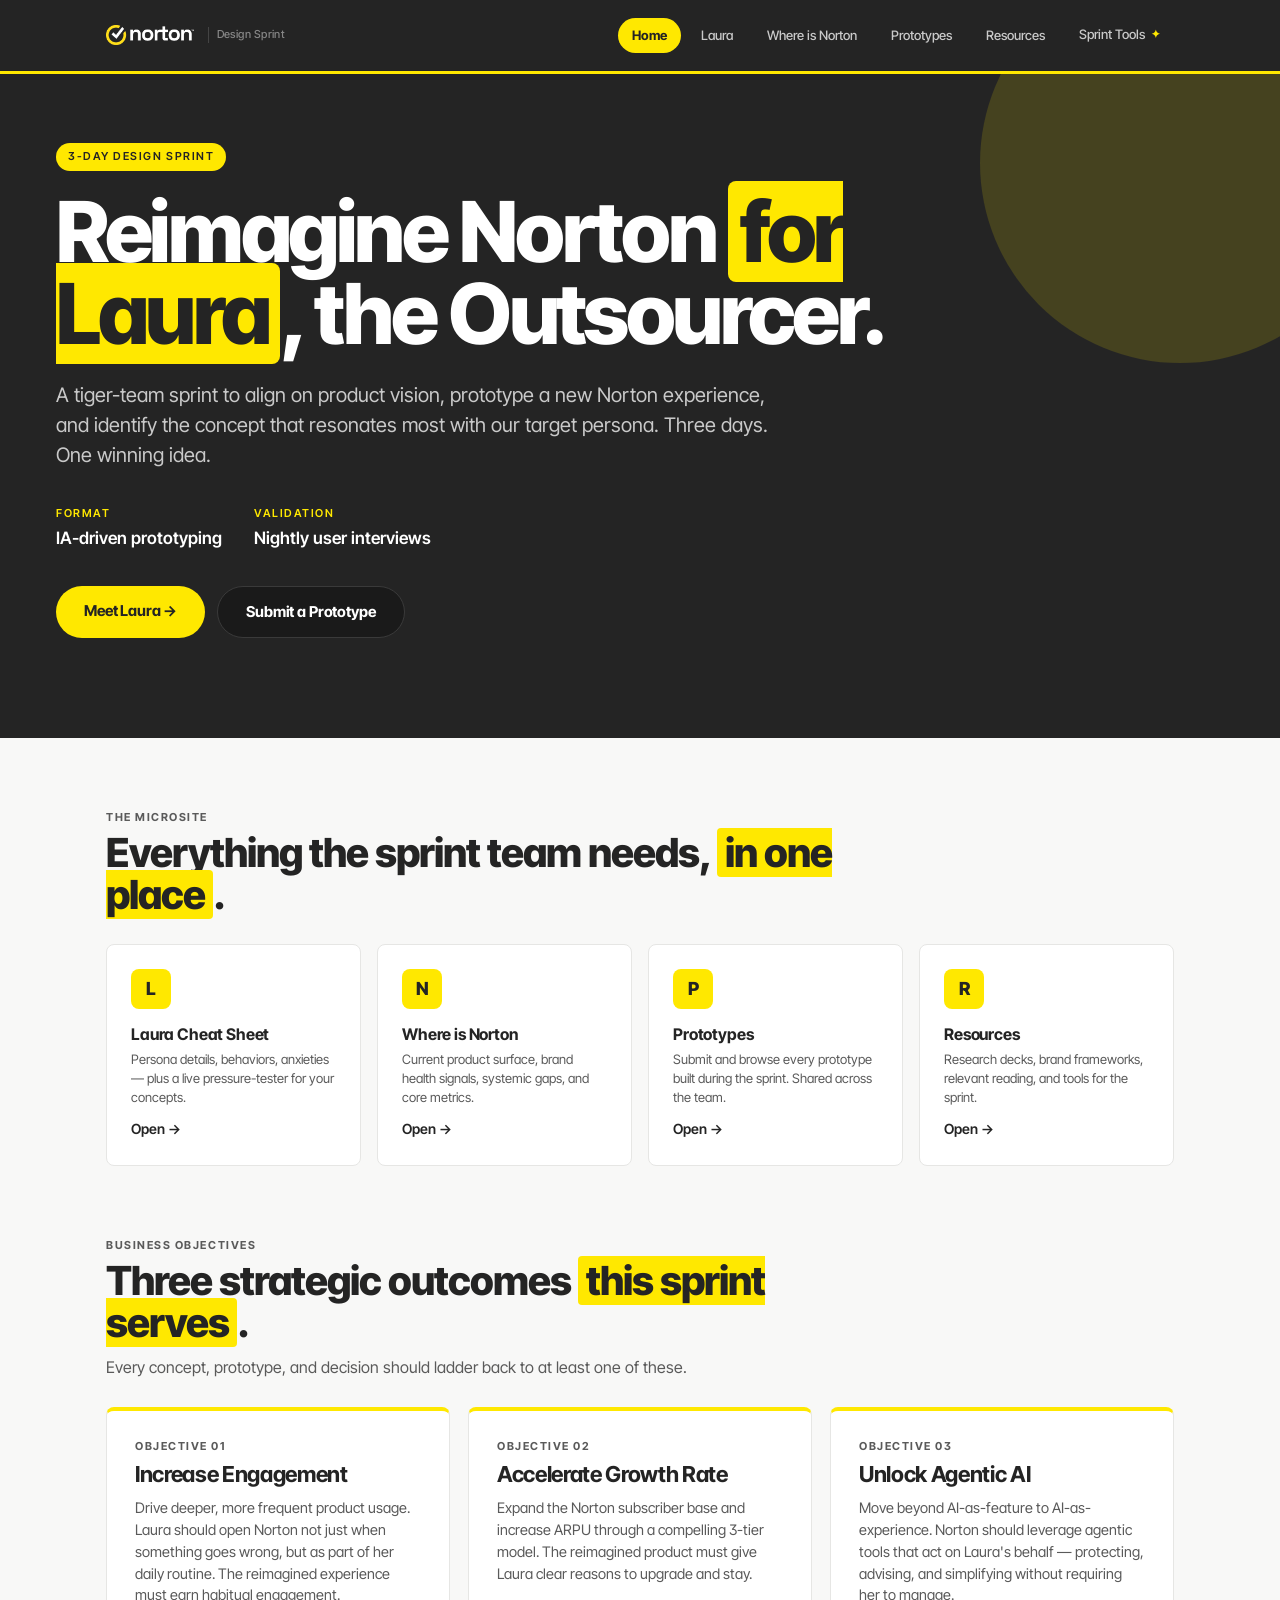
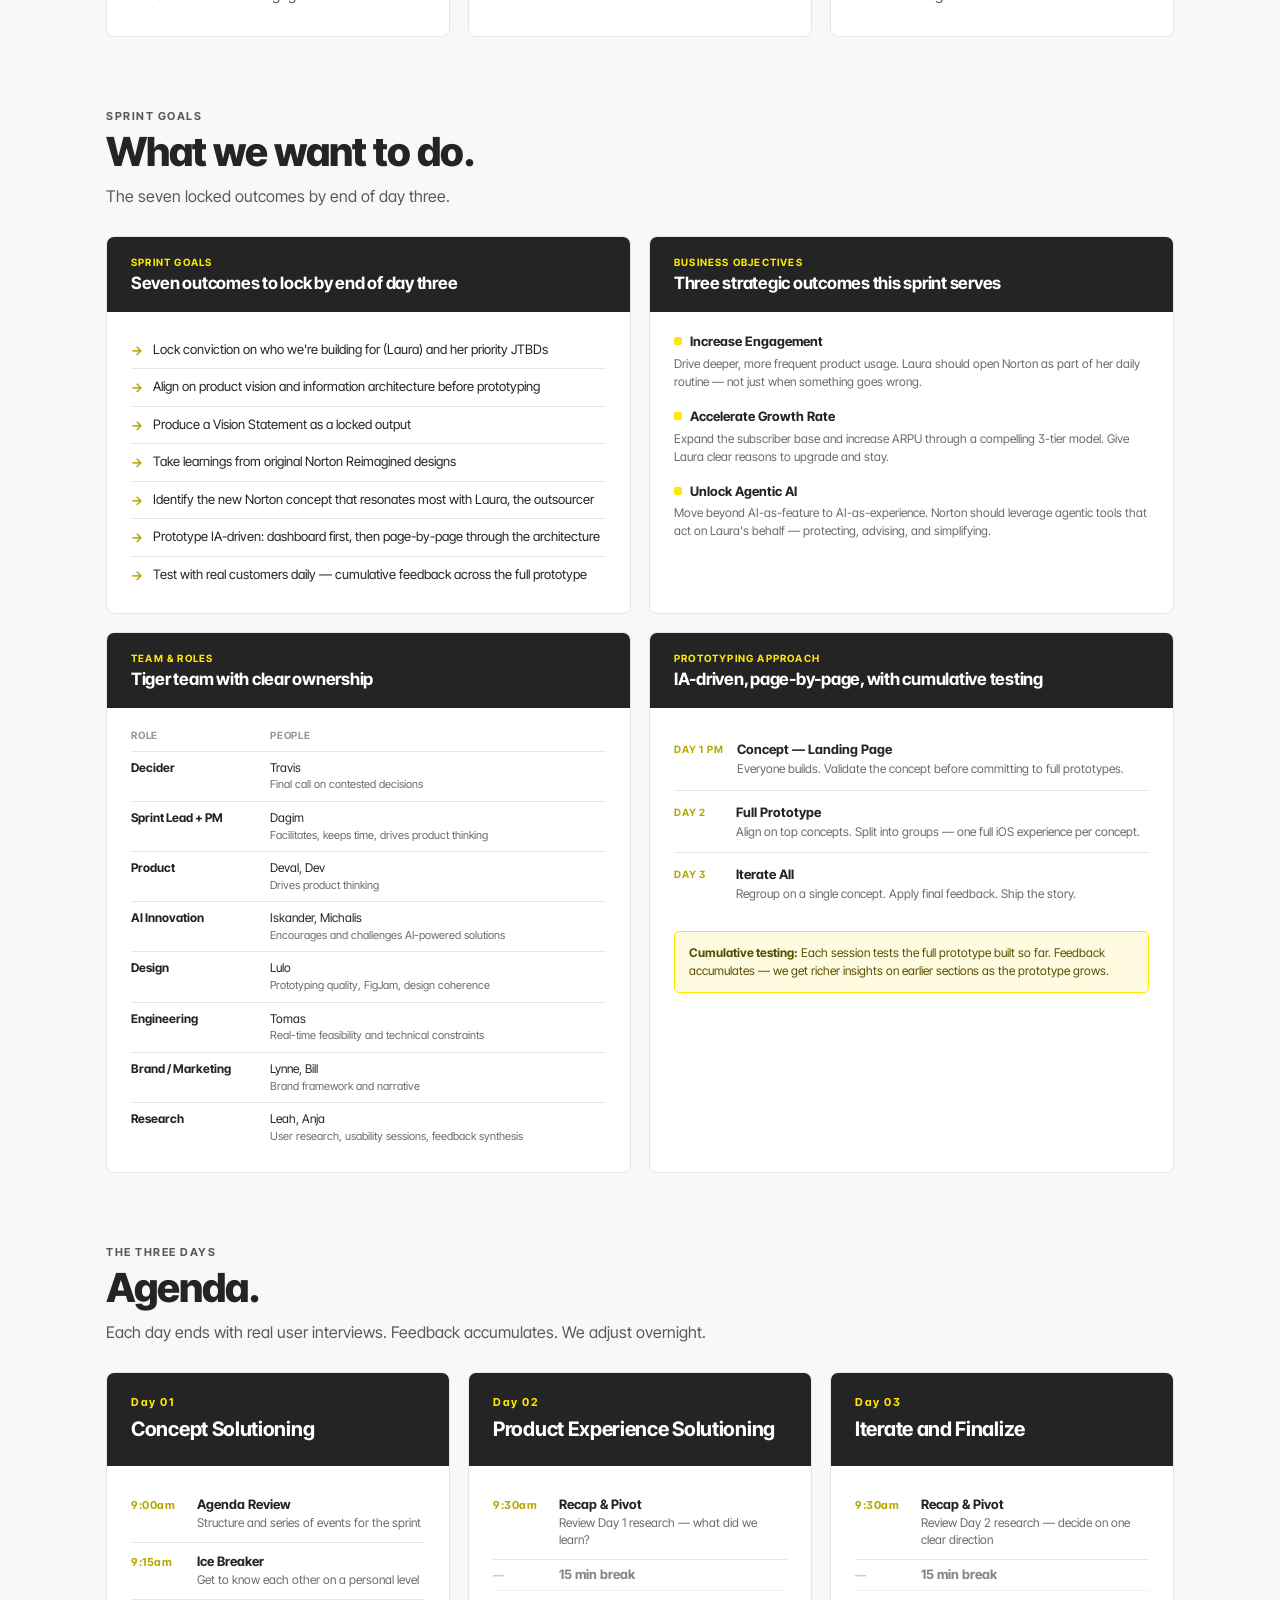
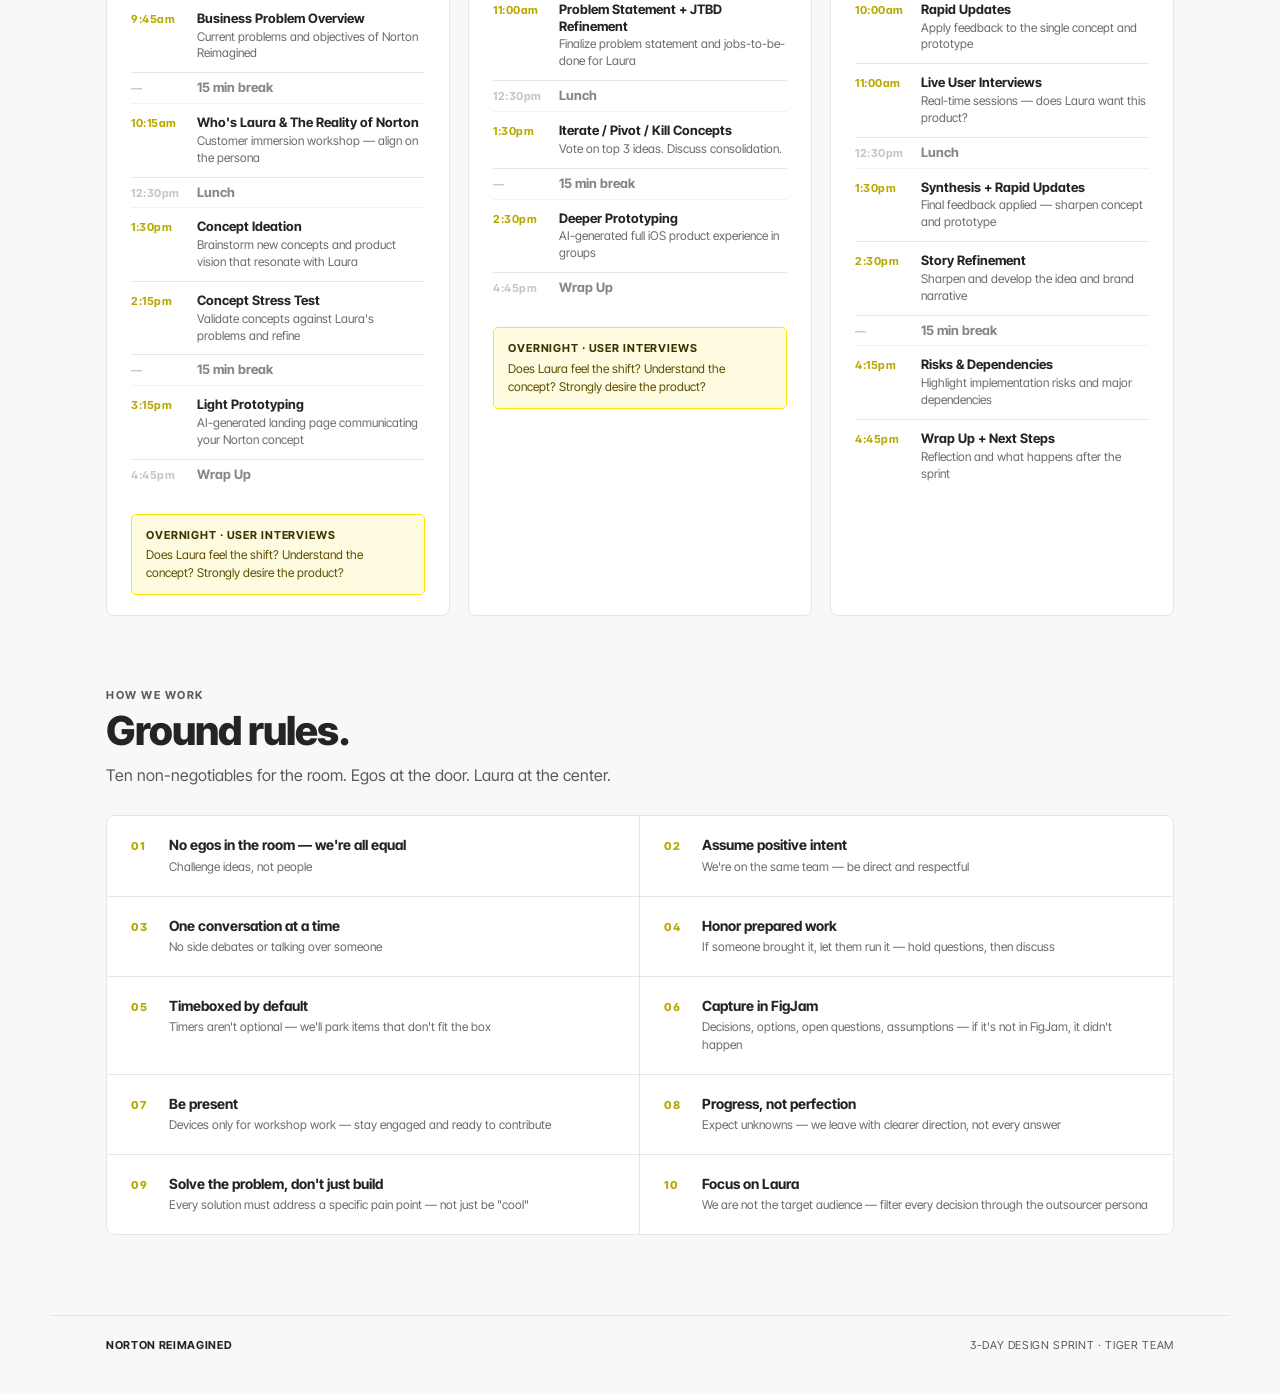
==== commit d1cba976: "content: update Research credit to Leah, Anja" ====
--- a/index.html
+++ b/index.html
@@ -710,7 +710,7 @@
             <tr><td>Design</td><td><div>Lulo</div><div class="names">Prototyping quality, FigJam, design coherence</div></td></tr>
             <tr><td>Engineering</td><td><div>Tomas</div><div class="names">Real-time feasibility and technical constraints</div></td></tr>
             <tr><td>Brand / Marketing</td><td><div>Lynne, Bill</div><div class="names">Brand framework and narrative</div></td></tr>
-            <tr><td>Research</td><td><div>Leah + Team</div><div class="names">User research, usability sessions, feedback synthesis</div></td></tr>
+            <tr><td>Research</td><td><div>Leah, Anja</div><div class="names">User research, usability sessions, feedback synthesis</div></td></tr>
           </tbody>
         </table>
       </div>
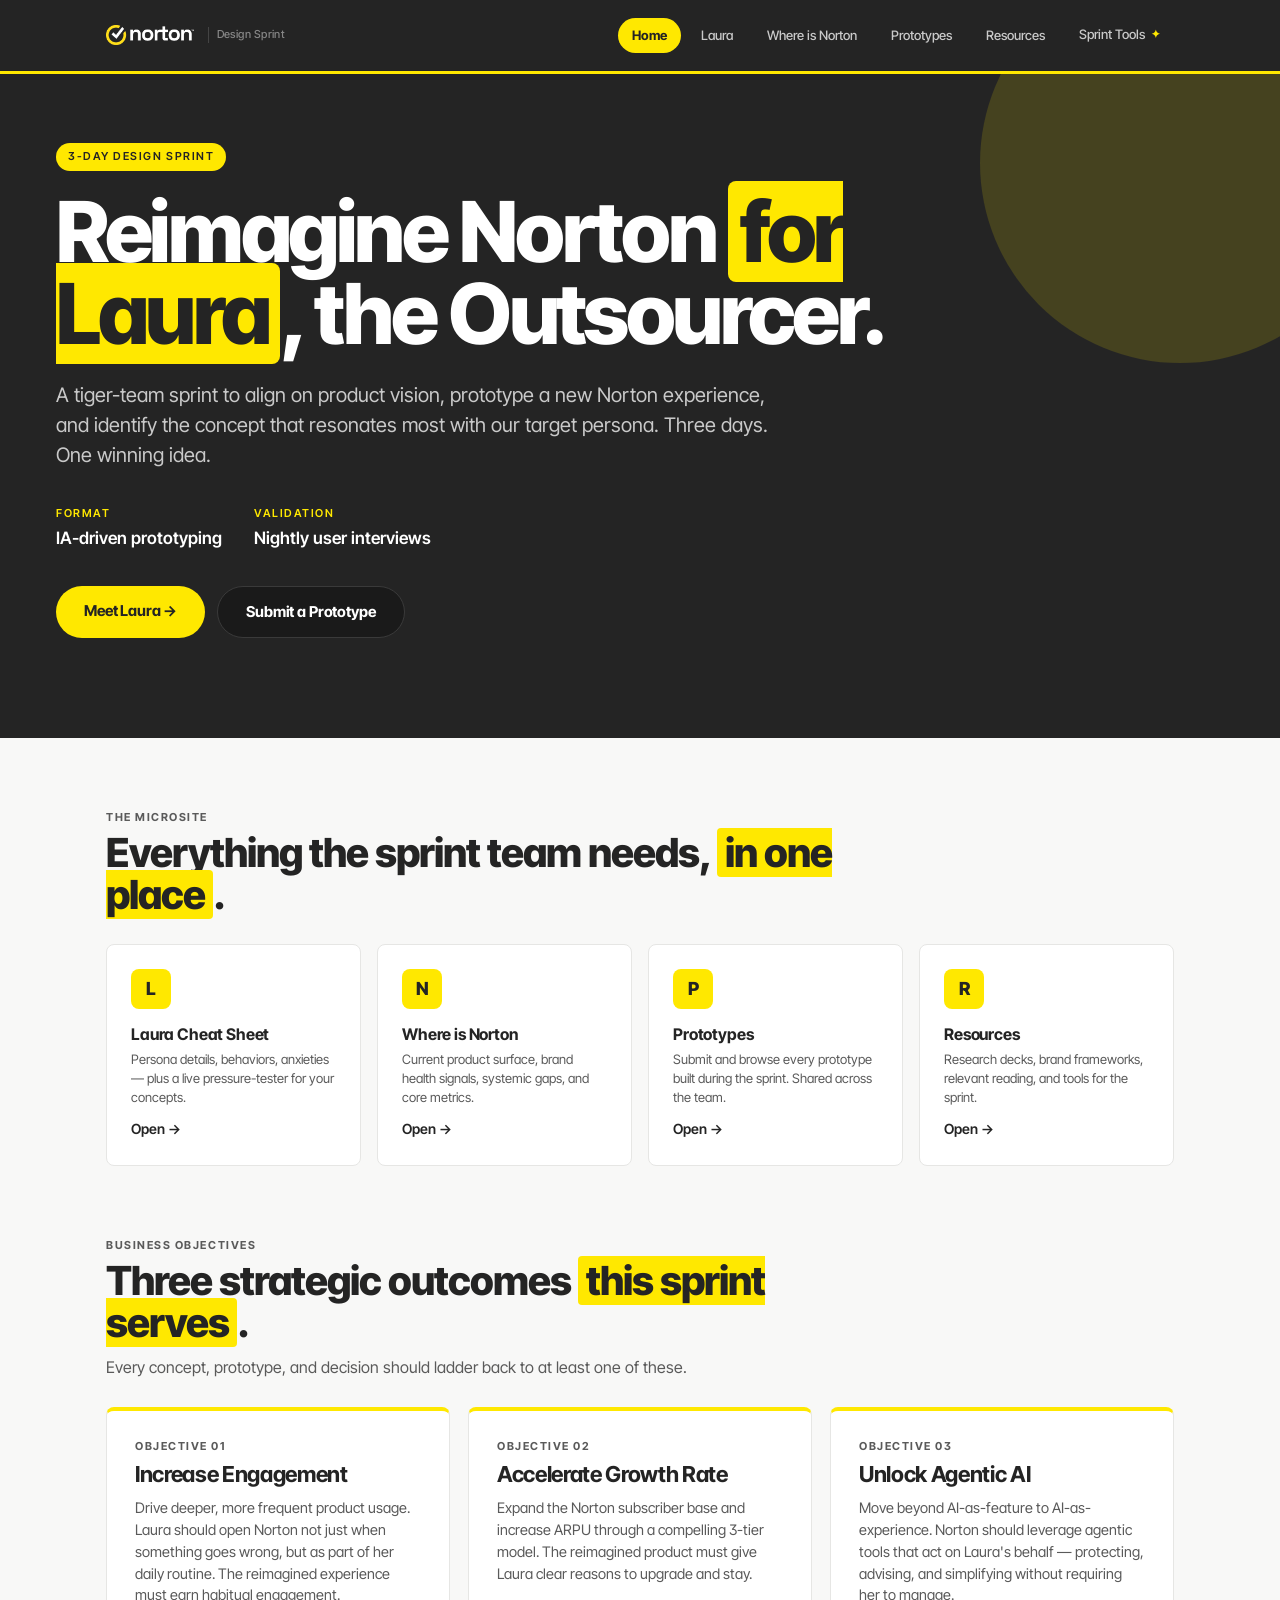
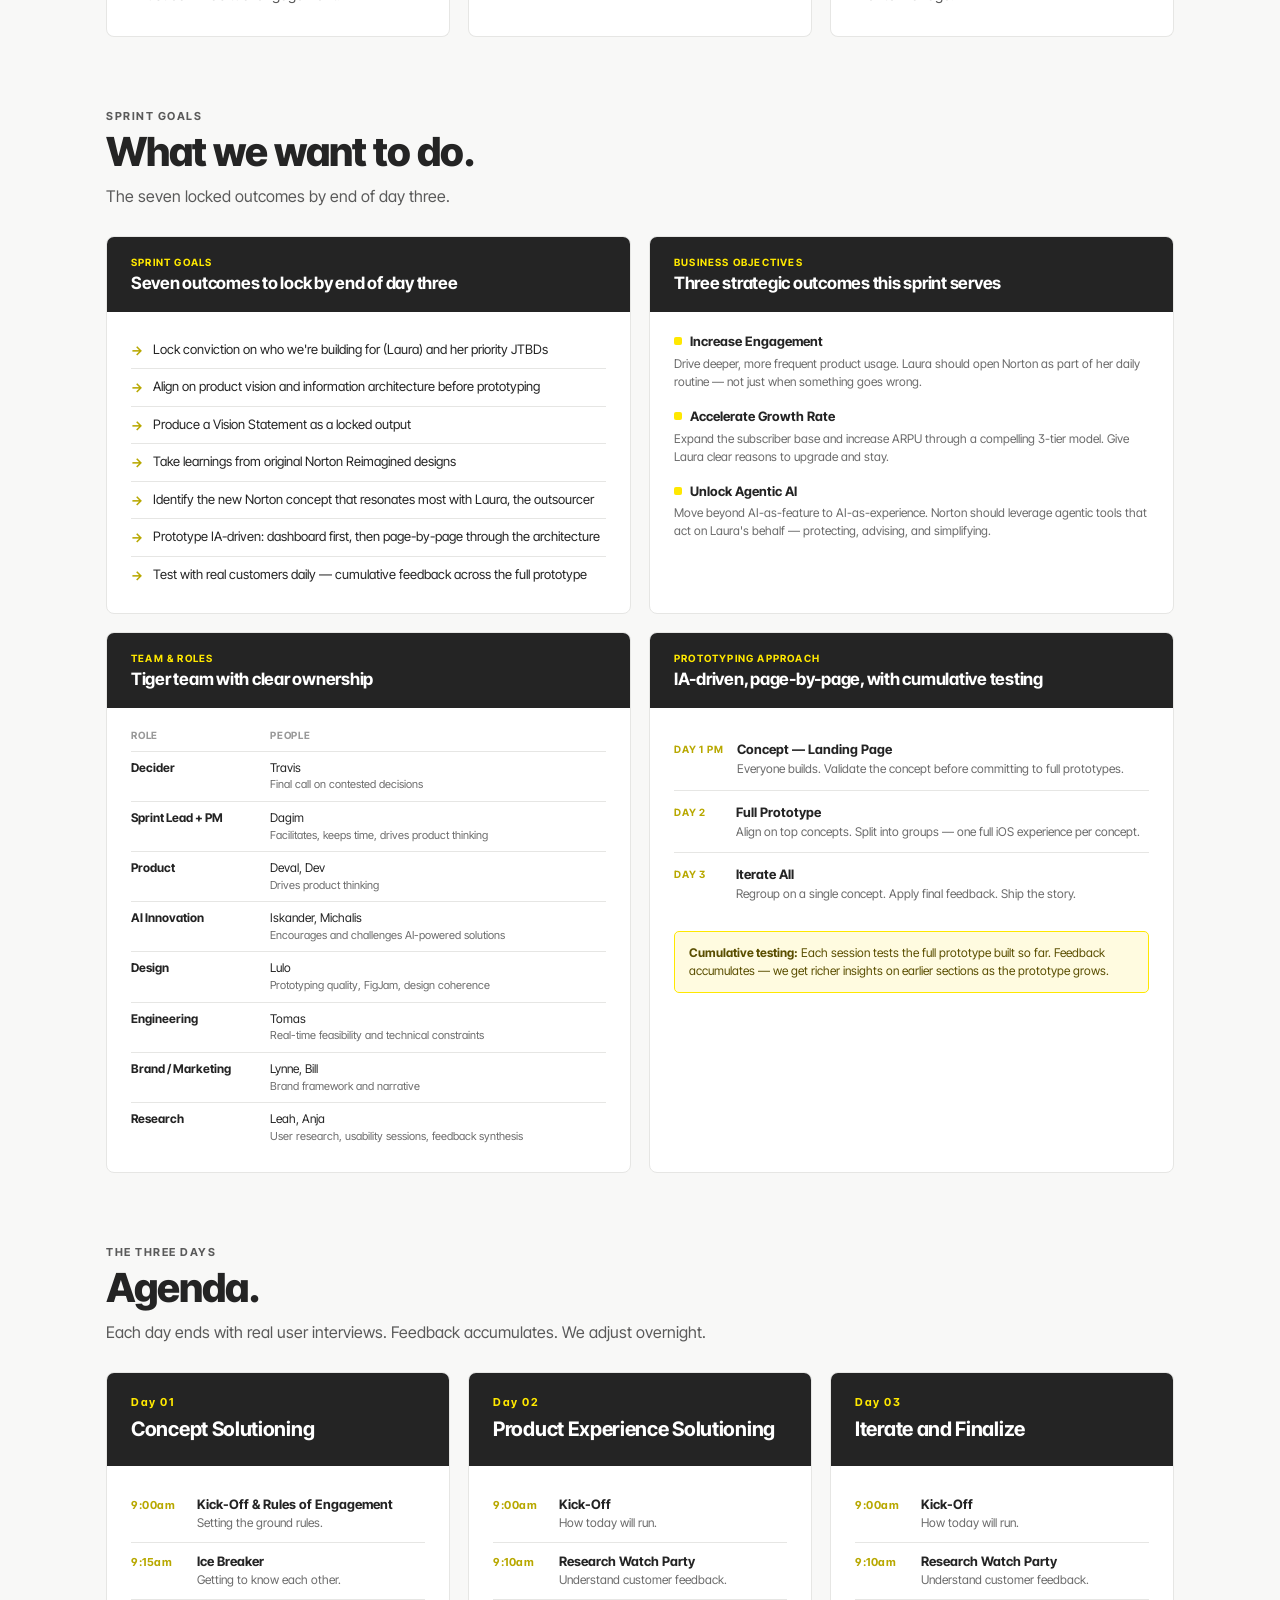
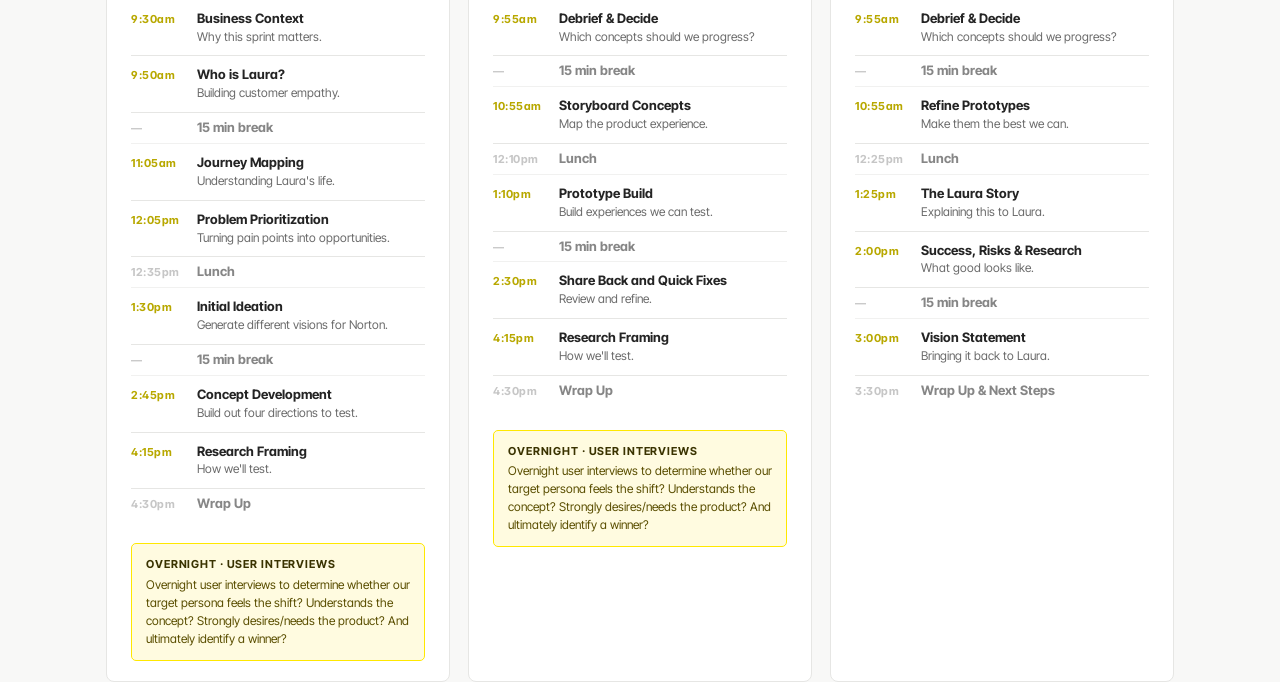
==== commit b89ddff6: "feat: update agenda for all 3 days from new slides — new times, sessions, and descriptions" ====
--- a/index.html
+++ b/index.html
@@ -542,6 +542,7 @@
           <li><a href="competitive-analysis.html" role="menuitem">Competitive Analysis</a></li>
           <li><a href="idea-workshop.html" role="menuitem">Ideation Wizard</a></li>
             <li><a href="idea-grouping.html" role="menuitem">Idea Grouping</a></li>
+            <li><a href="dependency-assessment.html" role="menuitem">Dependency Assessment</a></li>
         </ul>
       </li>
     </ul>
@@ -776,22 +777,29 @@
         <div class="agenda-session">
           <div class="session-time">9:00am</div>
           <div class="session-body">
-            <div class="session-name">Agenda Review</div>
-            <div class="session-desc">Structure and series of events for the sprint</div>
+            <div class="session-name">Kick-Off &amp; Rules of Engagement</div>
+            <div class="session-desc">Setting the ground rules.</div>
           </div>
         </div>
         <div class="agenda-session">
           <div class="session-time">9:15am</div>
           <div class="session-body">
             <div class="session-name">Ice Breaker</div>
-            <div class="session-desc">Get to know each other on a personal level</div>
-          </div>
-        </div>
-        <div class="agenda-session">
-          <div class="session-time">9:45am</div>
-          <div class="session-body">
-            <div class="session-name">Business Problem Overview</div>
-            <div class="session-desc">Current problems and objectives of Norton Reimagined</div>
+            <div class="session-desc">Getting to know each other.</div>
+          </div>
+        </div>
+        <div class="agenda-session">
+          <div class="session-time">9:30am</div>
+          <div class="session-body">
+            <div class="session-name">Business Context</div>
+            <div class="session-desc">Why this sprint matters.</div>
+          </div>
+        </div>
+        <div class="agenda-session">
+          <div class="session-time">9:50am</div>
+          <div class="session-body">
+            <div class="session-name">Who is Laura?</div>
+            <div class="session-desc">Building customer empathy.</div>
           </div>
         </div>
         <div class="agenda-session break">
@@ -799,28 +807,28 @@
           <div class="session-body"><div class="session-name">15 min break</div></div>
         </div>
         <div class="agenda-session">
-          <div class="session-time">10:15am</div>
-          <div class="session-body">
-            <div class="session-name">Who's Laura &amp; The Reality of Norton</div>
-            <div class="session-desc">Customer immersion workshop — align on the persona</div>
-          </div>
-        </div>
-        <div class="agenda-session break">
-          <div class="session-time">12:30pm</div>
+          <div class="session-time">11:05am</div>
+          <div class="session-body">
+            <div class="session-name">Journey Mapping</div>
+            <div class="session-desc">Understanding Laura's life.</div>
+          </div>
+        </div>
+        <div class="agenda-session">
+          <div class="session-time">12:05pm</div>
+          <div class="session-body">
+            <div class="session-name">Problem Prioritization</div>
+            <div class="session-desc">Turning pain points into opportunities.</div>
+          </div>
+        </div>
+        <div class="agenda-session break">
+          <div class="session-time">12:35pm</div>
           <div class="session-body"><div class="session-name">Lunch</div></div>
         </div>
         <div class="agenda-session">
           <div class="session-time">1:30pm</div>
           <div class="session-body">
-            <div class="session-name">Concept Ideation</div>
-            <div class="session-desc">Brainstorm new concepts and product vision that resonate with Laura</div>
-          </div>
-        </div>
-        <div class="agenda-session">
-          <div class="session-time">2:15pm</div>
-          <div class="session-body">
-            <div class="session-name">Concept Stress Test</div>
-            <div class="session-desc">Validate concepts against Laura's problems and refine</div>
+            <div class="session-name">Initial Ideation</div>
+            <div class="session-desc">Generate different visions for Norton.</div>
           </div>
         </div>
         <div class="agenda-session break">
@@ -828,20 +836,27 @@
           <div class="session-body"><div class="session-name">15 min break</div></div>
         </div>
         <div class="agenda-session">
-          <div class="session-time">3:15pm</div>
-          <div class="session-body">
-            <div class="session-name">Light Prototyping</div>
-            <div class="session-desc">AI-generated landing page communicating your Norton concept</div>
-          </div>
-        </div>
-        <div class="agenda-session break">
-          <div class="session-time">4:45pm</div>
+          <div class="session-time">2:45pm</div>
+          <div class="session-body">
+            <div class="session-name">Concept Development</div>
+            <div class="session-desc">Build out four directions to test.</div>
+          </div>
+        </div>
+        <div class="agenda-session">
+          <div class="session-time">4:15pm</div>
+          <div class="session-body">
+            <div class="session-name">Research Framing</div>
+            <div class="session-desc">How we'll test.</div>
+          </div>
+        </div>
+        <div class="agenda-session break">
+          <div class="session-time">4:30pm</div>
           <div class="session-body"><div class="session-name">Wrap Up</div></div>
         </div>
       </div>
       <div class="agenda-overnight">
         <strong>Overnight · User Interviews</strong>
-        Does Laura feel the shift? Understand the concept? Strongly desire the product?
+        Overnight user interviews to determine whether our target persona feels the shift? Understands the concept? Strongly desires/needs the product? And ultimately identify a winner?
       </div>
     </div>
 
@@ -853,10 +868,24 @@
       </div>
       <div class="sessions">
         <div class="agenda-session">
-          <div class="session-time">9:30am</div>
-          <div class="session-body">
-            <div class="session-name">Recap &amp; Pivot</div>
-            <div class="session-desc">Review Day 1 research — what did we learn?</div>
+          <div class="session-time">9:00am</div>
+          <div class="session-body">
+            <div class="session-name">Kick-Off</div>
+            <div class="session-desc">How today will run.</div>
+          </div>
+        </div>
+        <div class="agenda-session">
+          <div class="session-time">9:10am</div>
+          <div class="session-body">
+            <div class="session-name">Research Watch Party</div>
+            <div class="session-desc">Understand customer feedback.</div>
+          </div>
+        </div>
+        <div class="agenda-session">
+          <div class="session-time">9:55am</div>
+          <div class="session-body">
+            <div class="session-name">Debrief &amp; Decide</div>
+            <div class="session-desc">Which concepts should we progress?</div>
           </div>
         </div>
         <div class="agenda-session break">
@@ -864,21 +893,21 @@
           <div class="session-body"><div class="session-name">15 min break</div></div>
         </div>
         <div class="agenda-session">
-          <div class="session-time">11:00am</div>
-          <div class="session-body">
-            <div class="session-name">Problem Statement + JTBD Refinement</div>
-            <div class="session-desc">Finalize problem statement and jobs-to-be-done for Laura</div>
-          </div>
-        </div>
-        <div class="agenda-session break">
-          <div class="session-time">12:30pm</div>
+          <div class="session-time">10:55am</div>
+          <div class="session-body">
+            <div class="session-name">Storyboard Concepts</div>
+            <div class="session-desc">Map the product experience.</div>
+          </div>
+        </div>
+        <div class="agenda-session break">
+          <div class="session-time">12:10pm</div>
           <div class="session-body"><div class="session-name">Lunch</div></div>
         </div>
         <div class="agenda-session">
-          <div class="session-time">1:30pm</div>
-          <div class="session-body">
-            <div class="session-name">Iterate / Pivot / Kill Concepts</div>
-            <div class="session-desc">Vote on top 3 ideas. Discuss consolidation.</div>
+          <div class="session-time">1:10pm</div>
+          <div class="session-body">
+            <div class="session-name">Prototype Build</div>
+            <div class="session-desc">Build experiences we can test.</div>
           </div>
         </div>
         <div class="agenda-session break">
@@ -888,18 +917,25 @@
         <div class="agenda-session">
           <div class="session-time">2:30pm</div>
           <div class="session-body">
-            <div class="session-name">Deeper Prototyping</div>
-            <div class="session-desc">AI-generated full iOS product experience in groups</div>
-          </div>
-        </div>
-        <div class="agenda-session break">
-          <div class="session-time">4:45pm</div>
+            <div class="session-name">Share Back and Quick Fixes</div>
+            <div class="session-desc">Review and refine.</div>
+          </div>
+        </div>
+        <div class="agenda-session">
+          <div class="session-time">4:15pm</div>
+          <div class="session-body">
+            <div class="session-name">Research Framing</div>
+            <div class="session-desc">How we'll test.</div>
+          </div>
+        </div>
+        <div class="agenda-session break">
+          <div class="session-time">4:30pm</div>
           <div class="session-body"><div class="session-name">Wrap Up</div></div>
         </div>
       </div>
       <div class="agenda-overnight">
         <strong>Overnight · User Interviews</strong>
-        Does Laura feel the shift? Understand the concept? Strongly desire the product?
+        Overnight user interviews to determine whether our target persona feels the shift? Understands the concept? Strongly desires/needs the product? And ultimately identify a winner?
       </div>
     </div>
 
@@ -911,10 +947,24 @@
       </div>
       <div class="sessions">
         <div class="agenda-session">
-          <div class="session-time">9:30am</div>
-          <div class="session-body">
-            <div class="session-name">Recap &amp; Pivot</div>
-            <div class="session-desc">Review Day 2 research — decide on one clear direction</div>
+          <div class="session-time">9:00am</div>
+          <div class="session-body">
+            <div class="session-name">Kick-Off</div>
+            <div class="session-desc">How today will run.</div>
+          </div>
+        </div>
+        <div class="agenda-session">
+          <div class="session-time">9:10am</div>
+          <div class="session-body">
+            <div class="session-name">Research Watch Party</div>
+            <div class="session-desc">Understand customer feedback.</div>
+          </div>
+        </div>
+        <div class="agenda-session">
+          <div class="session-time">9:55am</div>
+          <div class="session-body">
+            <div class="session-name">Debrief &amp; Decide</div>
+            <div class="session-desc">Which concepts should we progress?</div>
           </div>
         </div>
         <div class="agenda-session break">
@@ -922,35 +972,28 @@
           <div class="session-body"><div class="session-name">15 min break</div></div>
         </div>
         <div class="agenda-session">
-          <div class="session-time">10:00am</div>
-          <div class="session-body">
-            <div class="session-name">Rapid Updates</div>
-            <div class="session-desc">Apply feedback to the single concept and prototype</div>
-          </div>
-        </div>
-        <div class="agenda-session">
-          <div class="session-time">11:00am</div>
-          <div class="session-body">
-            <div class="session-name">Live User Interviews</div>
-            <div class="session-desc">Real-time sessions — does Laura want this product?</div>
-          </div>
-        </div>
-        <div class="agenda-session break">
-          <div class="session-time">12:30pm</div>
+          <div class="session-time">10:55am</div>
+          <div class="session-body">
+            <div class="session-name">Refine Prototypes</div>
+            <div class="session-desc">Make them the best we can.</div>
+          </div>
+        </div>
+        <div class="agenda-session break">
+          <div class="session-time">12:25pm</div>
           <div class="session-body"><div class="session-name">Lunch</div></div>
         </div>
         <div class="agenda-session">
-          <div class="session-time">1:30pm</div>
-          <div class="session-body">
-            <div class="session-name">Synthesis + Rapid Updates</div>
-            <div class="session-desc">Final feedback applied — sharpen concept and prototype</div>
-          </div>
-        </div>
-        <div class="agenda-session">
-          <div class="session-time">2:30pm</div>
-          <div class="session-body">
-            <div class="session-name">Story Refinement</div>
-            <div class="session-desc">Sharpen and develop the idea and brand narrative</div>
+          <div class="session-time">1:25pm</div>
+          <div class="session-body">
+            <div class="session-name">The Laura Story</div>
+            <div class="session-desc">Explaining this to Laura.</div>
+          </div>
+        </div>
+        <div class="agenda-session">
+          <div class="session-time">2:00pm</div>
+          <div class="session-body">
+            <div class="session-name">Success, Risks &amp; Research</div>
+            <div class="session-desc">What good looks like.</div>
           </div>
         </div>
         <div class="agenda-session break">
@@ -958,114 +1001,17 @@
           <div class="session-body"><div class="session-name">15 min break</div></div>
         </div>
         <div class="agenda-session">
-          <div class="session-time">4:15pm</div>
-          <div class="session-body">
-            <div class="session-name">Risks &amp; Dependencies</div>
-            <div class="session-desc">Highlight implementation risks and major dependencies</div>
-          </div>
-        </div>
-        <div class="agenda-session">
-          <div class="session-time">4:45pm</div>
-          <div class="session-body">
-            <div class="session-name">Wrap Up + Next Steps</div>
-            <div class="session-desc">Reflection and what happens after the sprint</div>
-          </div>
-        </div>
-      </div>
-    </div>
-
-  </div>
-</section>
-
-<!-- ========================= GROUND RULES ========================= -->
-<section class="section" style="padding-bottom: 40px;">
-  <div class="section-head">
-    <div class="eyebrow-2">How We Work</div>
-    <h2>Ground rules.</h2>
-    <p class="sub">Ten non-negotiables for the room. Egos at the door. Laura at the center.</p>
-  </div>
-  <div class="rules-card">
-    <div class="rules-list">
-      <div class="rule-item">
-        <div class="rule-num">01</div>
-        <div class="rule-body">
-          <div class="rule-title">No egos in the room — we're all equal</div>
-          <div class="rule-desc">Challenge ideas, not people</div>
-        </div>
-      </div>
-      <div class="rule-item">
-        <div class="rule-num">02</div>
-        <div class="rule-body">
-          <div class="rule-title">Assume positive intent</div>
-          <div class="rule-desc">We're on the same team — be direct and respectful</div>
-        </div>
-      </div>
-      <div class="rule-item">
-        <div class="rule-num">03</div>
-        <div class="rule-body">
-          <div class="rule-title">One conversation at a time</div>
-          <div class="rule-desc">No side debates or talking over someone</div>
-        </div>
-      </div>
-      <div class="rule-item">
-        <div class="rule-num">04</div>
-        <div class="rule-body">
-          <div class="rule-title">Honor prepared work</div>
-          <div class="rule-desc">If someone brought it, let them run it — hold questions, then discuss</div>
-        </div>
-      </div>
-      <div class="rule-item">
-        <div class="rule-num">05</div>
-        <div class="rule-body">
-          <div class="rule-title">Timeboxed by default</div>
-          <div class="rule-desc">Timers aren't optional — we'll park items that don't fit the box</div>
-        </div>
-      </div>
-      <div class="rule-item">
-        <div class="rule-num">06</div>
-        <div class="rule-body">
-          <div class="rule-title">Capture in FigJam</div>
-          <div class="rule-desc">Decisions, options, open questions, assumptions — if it's not in FigJam, it didn't happen</div>
-        </div>
-      </div>
-      <div class="rule-item">
-        <div class="rule-num">07</div>
-        <div class="rule-body">
-          <div class="rule-title">Be present</div>
-          <div class="rule-desc">Devices only for workshop work — stay engaged and ready to contribute</div>
-        </div>
-      </div>
-      <div class="rule-item">
-        <div class="rule-num">08</div>
-        <div class="rule-body">
-          <div class="rule-title">Progress, not perfection</div>
-          <div class="rule-desc">Expect unknowns — we leave with clearer direction, not every answer</div>
-        </div>
-      </div>
-      <div class="rule-item">
-        <div class="rule-num">09</div>
-        <div class="rule-body">
-          <div class="rule-title">Solve the problem, don't just build</div>
-          <div class="rule-desc">Every solution must address a specific pain point — not just be "cool"</div>
-        </div>
-      </div>
-      <div class="rule-item">
-        <div class="rule-num">10</div>
-        <div class="rule-body">
-          <div class="rule-title">Focus on Laura</div>
-          <div class="rule-desc">We are not the target audience — filter every decision through the outsourcer persona</div>
-        </div>
-      </div>
-    </div>
-  </div>
-</section>
-
-<!-- ========================= FOOTER ========================= -->
-<div class="footer">
-  <span class="brand">Norton Reimagined</span>
-  <span>3-day Design Sprint · Tiger Team</span>
-</div>
-
-<script src="nav.js"></script>
-</body>
-</html>
+          <div class="session-time">3:00pm</div>
+          <div class="session-body">
+            <div class="session-name">Vision Statement</div>
+            <div class="session-desc">Bringing it back to Laura.</div>
+          </div>
+        </div>
+        <div class="agenda-session break">
+          <div class="session-time">3:30pm</div>
+          <div class="session-body"><div class="session-name">Wrap Up &amp; Next Steps</div></div>
+        </div>
+      </div>
+    </div>
+
+
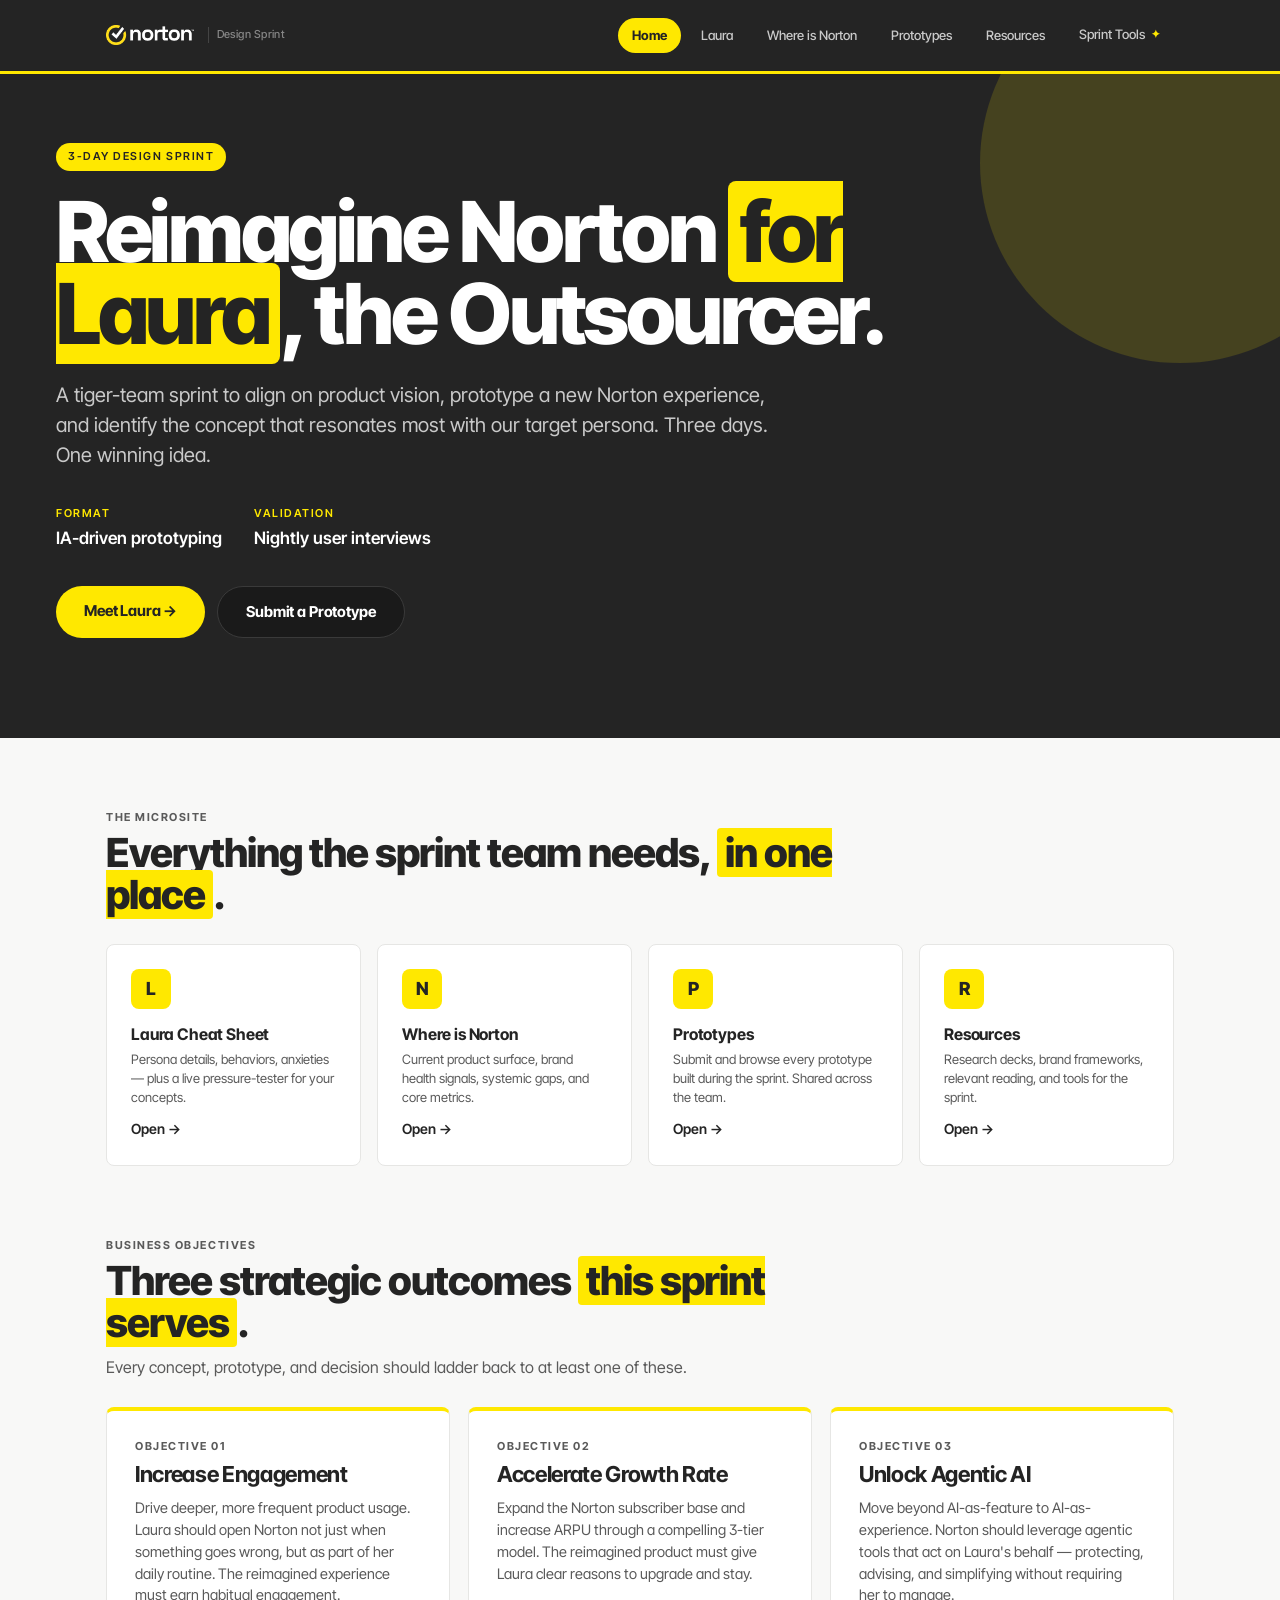
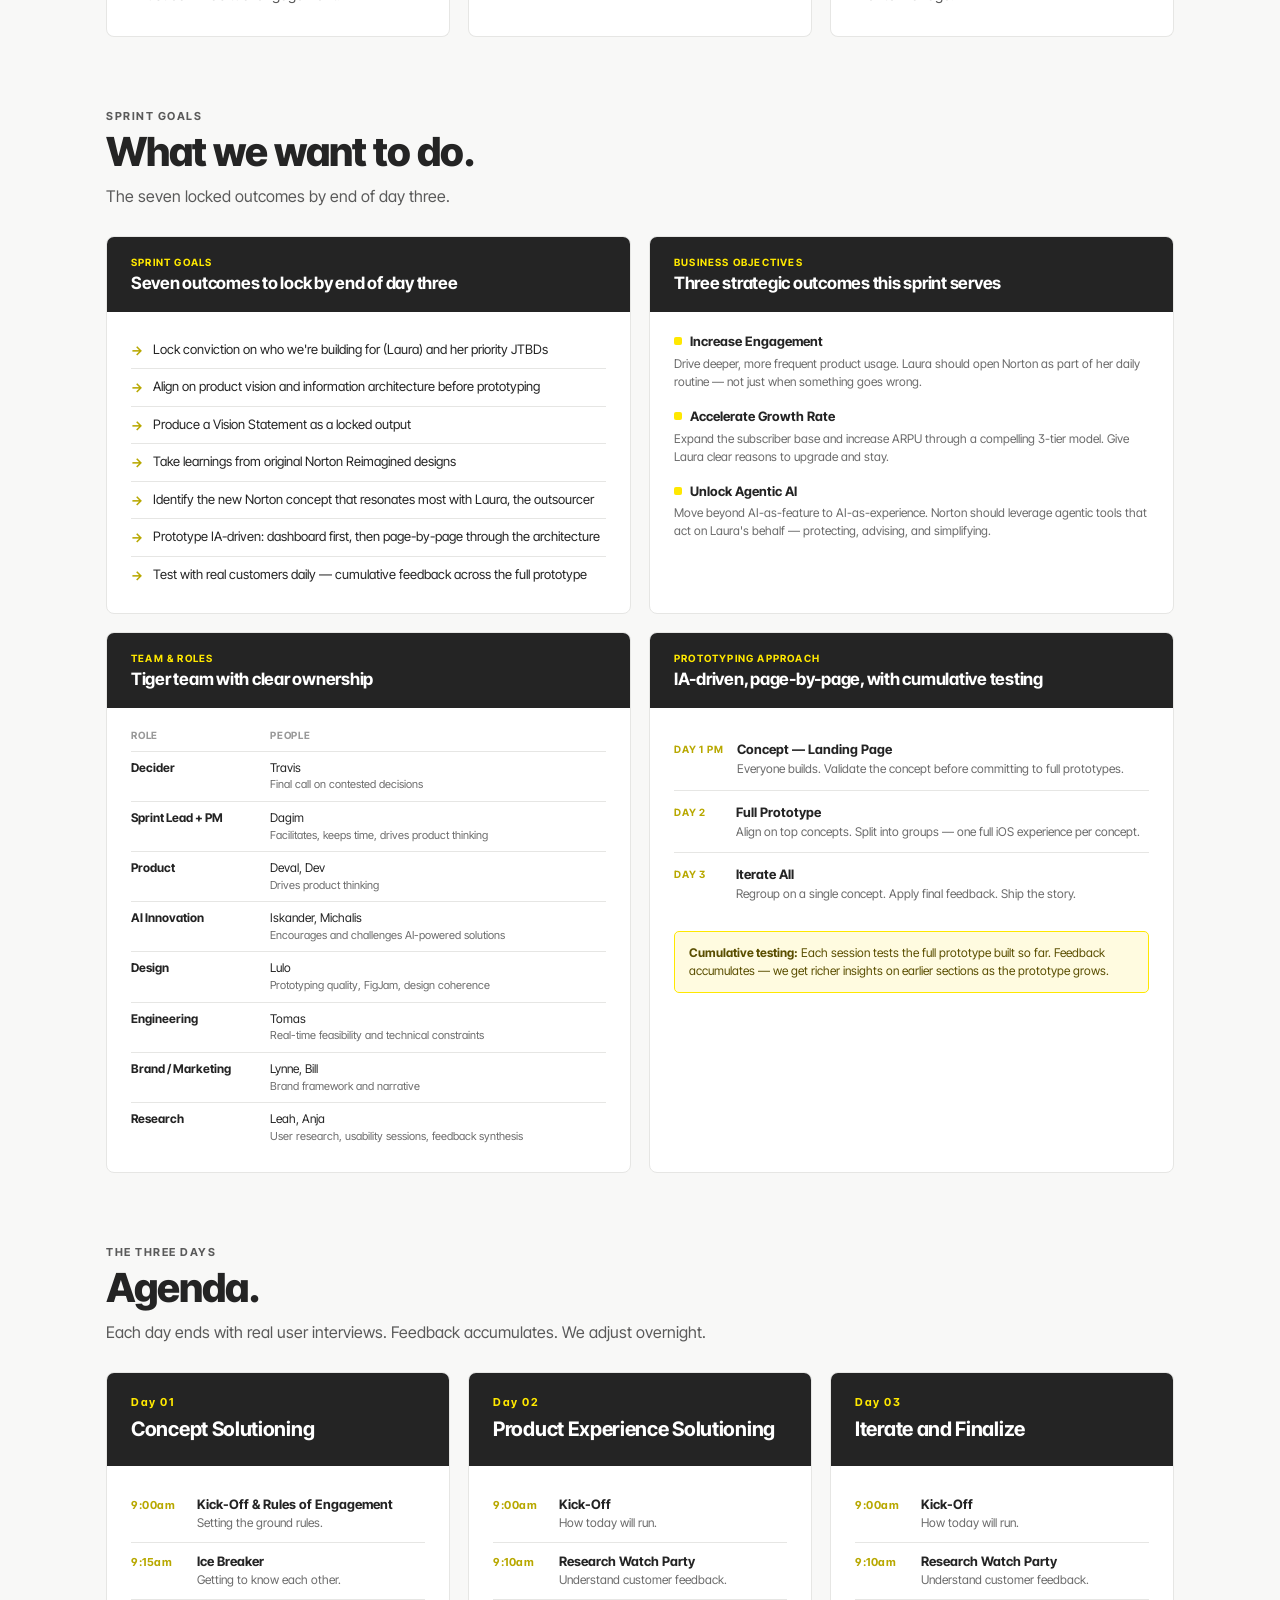
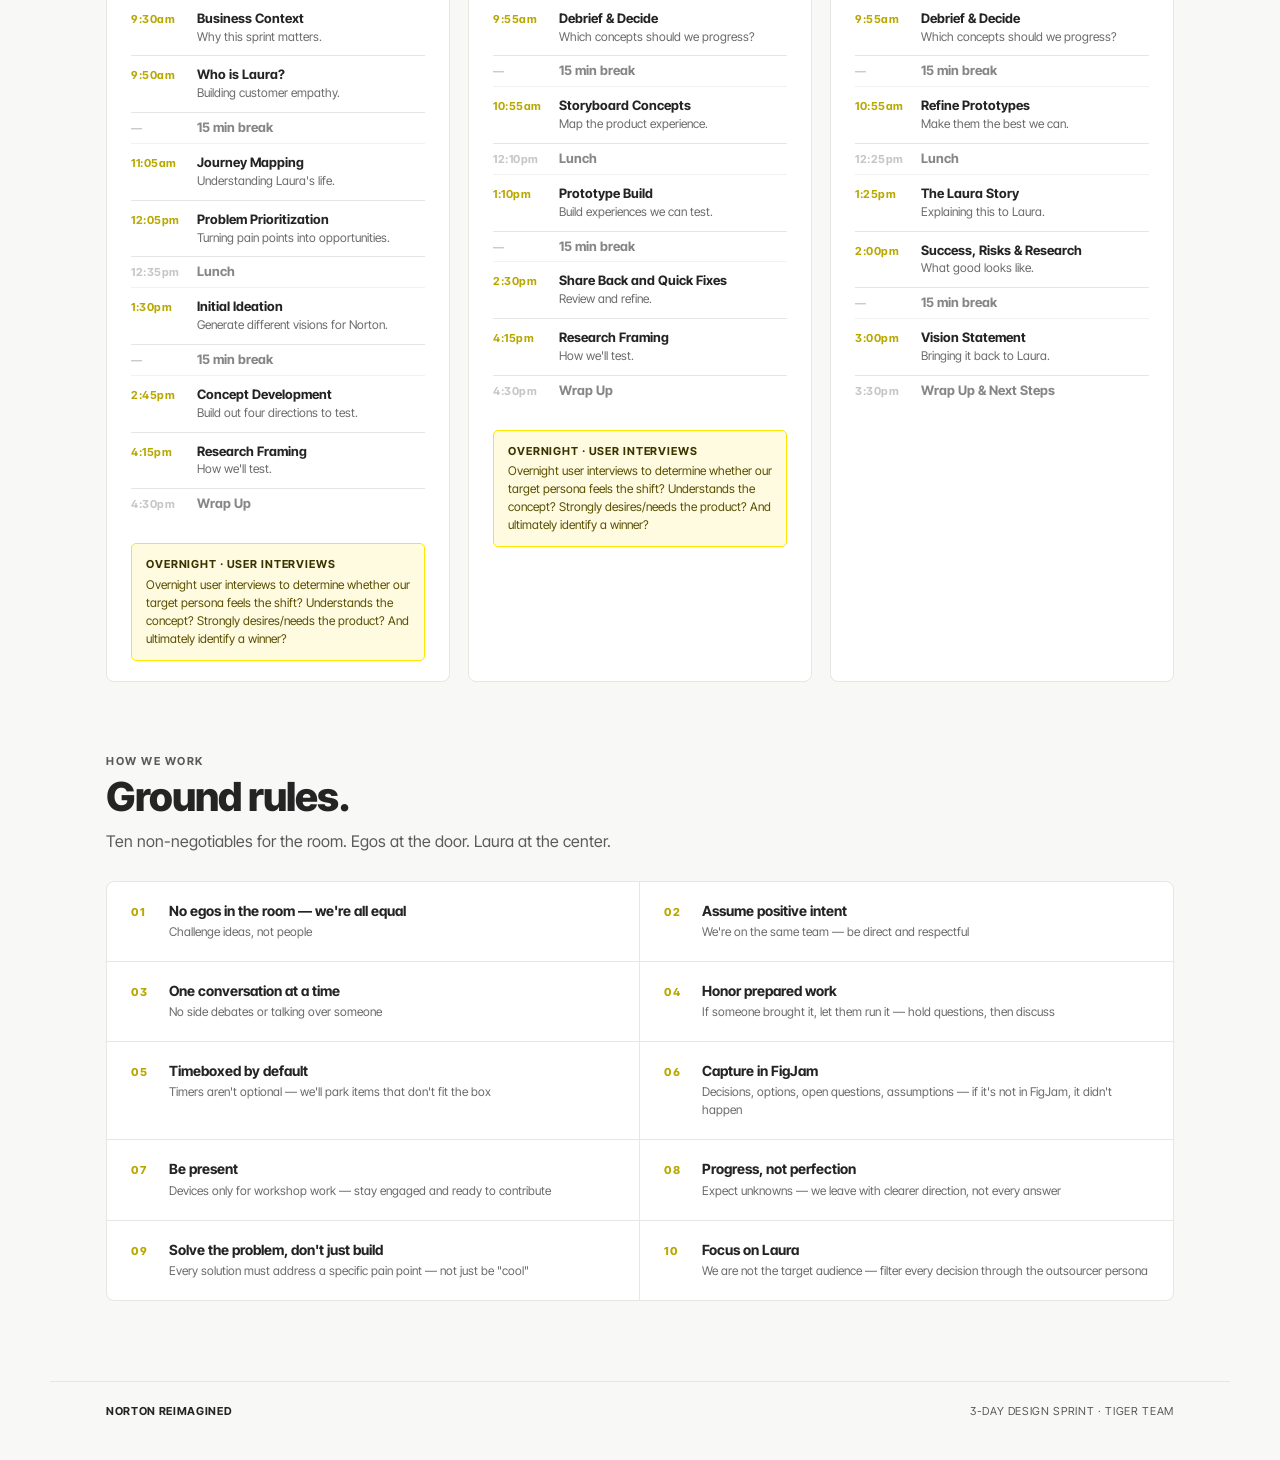
==== commit bd5f8b13: "fix: restore ground rules section + footer cut off by agenda replacement" ====
--- a/index.html
+++ b/index.html
@@ -1014,4 +1014,105 @@
       </div>
     </div>
 
-
+  </div>
+</section>
+
+        </div>
+      </div>
+    </div>
+
+  </div>
+</section>
+
+<!-- ========================= GROUND RULES ========================= -->
+<section class="section" style="padding-bottom: 40px;">
+  <div class="section-head">
+    <div class="eyebrow-2">How We Work</div>
+    <h2>Ground rules.</h2>
+    <p class="sub">Ten non-negotiables for the room. Egos at the door. Laura at the center.</p>
+  </div>
+  <div class="rules-card">
+    <div class="rules-list">
+      <div class="rule-item">
+        <div class="rule-num">01</div>
+        <div class="rule-body">
+          <div class="rule-title">No egos in the room — we're all equal</div>
+          <div class="rule-desc">Challenge ideas, not people</div>
+        </div>
+      </div>
+      <div class="rule-item">
+        <div class="rule-num">02</div>
+        <div class="rule-body">
+          <div class="rule-title">Assume positive intent</div>
+          <div class="rule-desc">We're on the same team — be direct and respectful</div>
+        </div>
+      </div>
+      <div class="rule-item">
+        <div class="rule-num">03</div>
+        <div class="rule-body">
+          <div class="rule-title">One conversation at a time</div>
+          <div class="rule-desc">No side debates or talking over someone</div>
+        </div>
+      </div>
+      <div class="rule-item">
+        <div class="rule-num">04</div>
+        <div class="rule-body">
+          <div class="rule-title">Honor prepared work</div>
+          <div class="rule-desc">If someone brought it, let them run it — hold questions, then discuss</div>
+        </div>
+      </div>
+      <div class="rule-item">
+        <div class="rule-num">05</div>
+        <div class="rule-body">
+          <div class="rule-title">Timeboxed by default</div>
+          <div class="rule-desc">Timers aren't optional — we'll park items that don't fit the box</div>
+        </div>
+      </div>
+      <div class="rule-item">
+        <div class="rule-num">06</div>
+        <div class="rule-body">
+          <div class="rule-title">Capture in FigJam</div>
+          <div class="rule-desc">Decisions, options, open questions, assumptions — if it's not in FigJam, it didn't happen</div>
+        </div>
+      </div>
+      <div class="rule-item">
+        <div class="rule-num">07</div>
+        <div class="rule-body">
+          <div class="rule-title">Be present</div>
+          <div class="rule-desc">Devices only for workshop work — stay engaged and ready to contribute</div>
+        </div>
+      </div>
+      <div class="rule-item">
+        <div class="rule-num">08</div>
+        <div class="rule-body">
+          <div class="rule-title">Progress, not perfection</div>
+          <div class="rule-desc">Expect unknowns — we leave with clearer direction, not every answer</div>
+        </div>
+      </div>
+      <div class="rule-item">
+        <div class="rule-num">09</div>
+        <div class="rule-body">
+          <div class="rule-title">Solve the problem, don't just build</div>
+          <div class="rule-desc">Every solution must address a specific pain point — not just be "cool"</div>
+        </div>
+      </div>
+      <div class="rule-item">
+        <div class="rule-num">10</div>
+        <div class="rule-body">
+          <div class="rule-title">Focus on Laura</div>
+          <div class="rule-desc">We are not the target audience — filter every decision through the outsourcer persona</div>
+        </div>
+      </div>
+    </div>
+  </div>
+</section>
+
+<!-- ========================= FOOTER ========================= -->
+<div class="footer">
+  <span class="brand">Norton Reimagined</span>
+  <span>3-day Design Sprint · Tiger Team</span>
+</div>
+
+<script src="nav.js"></script>
+</body>
+</html>
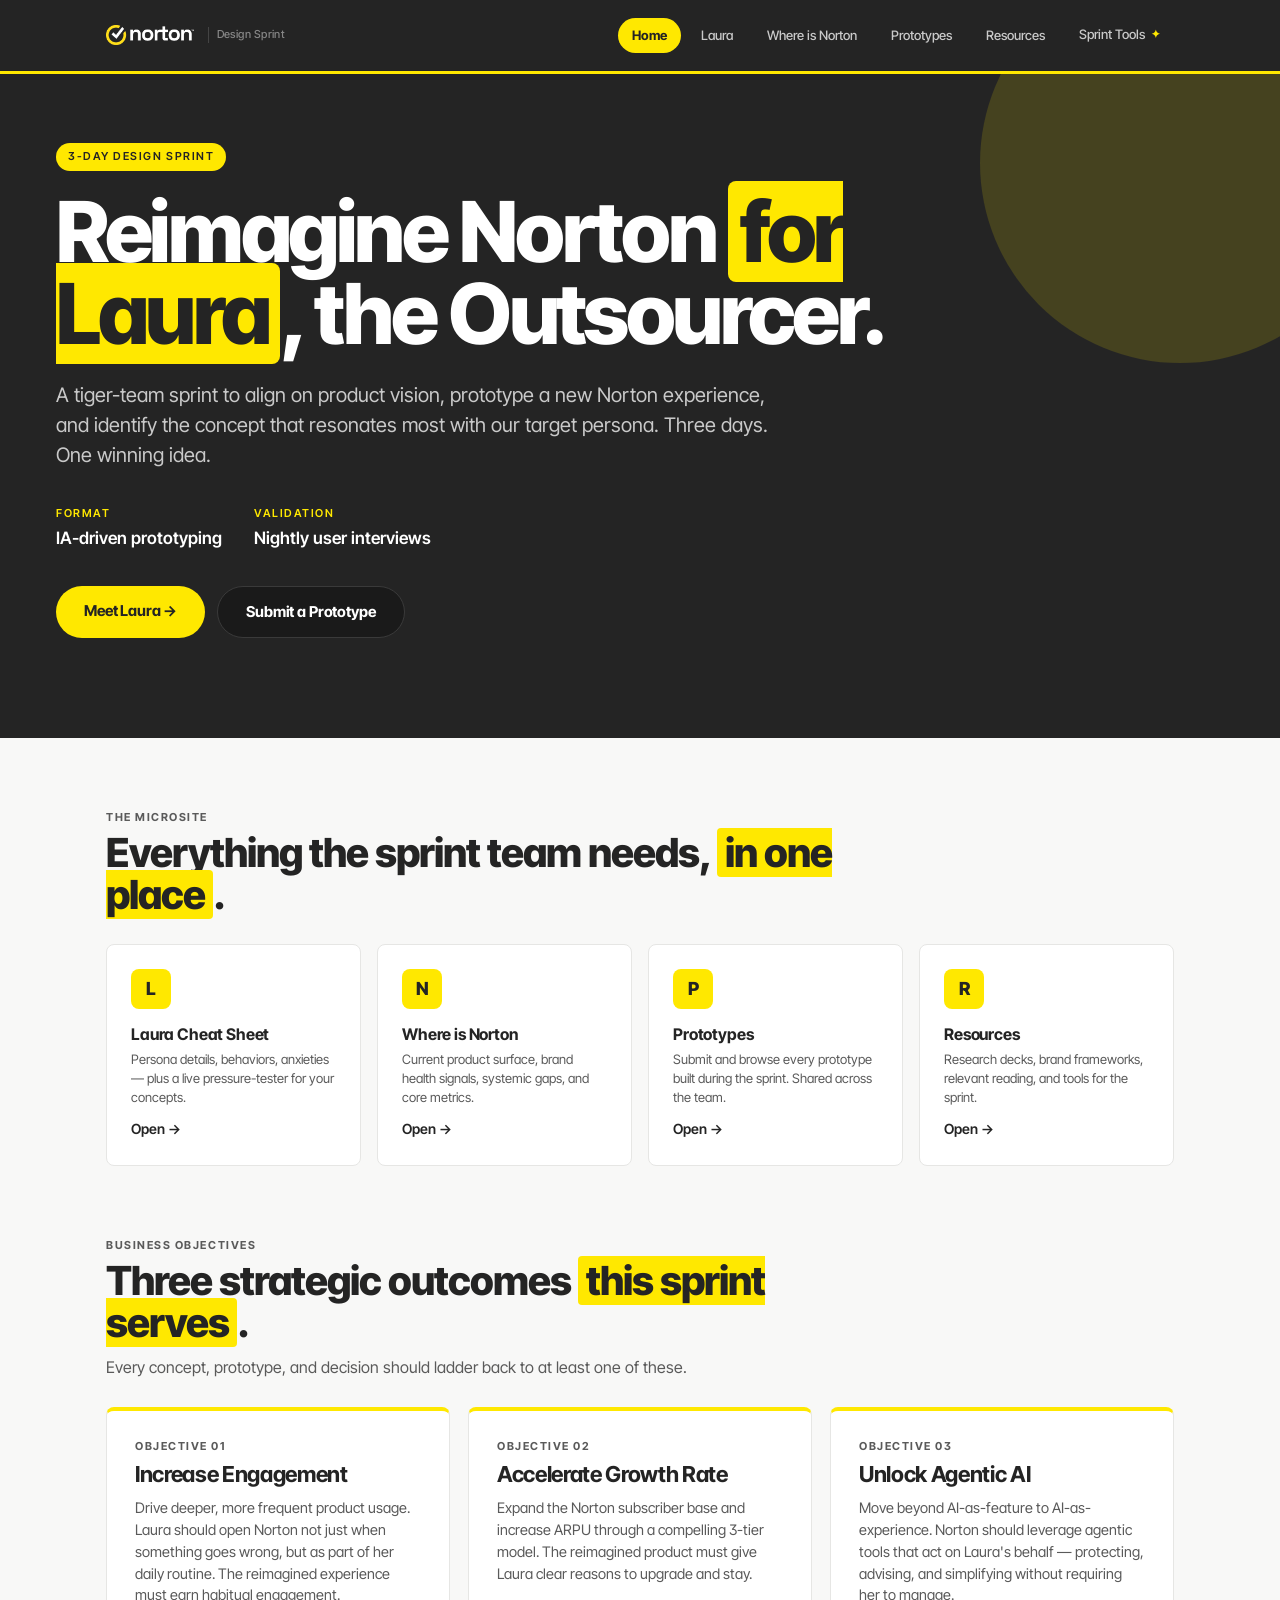
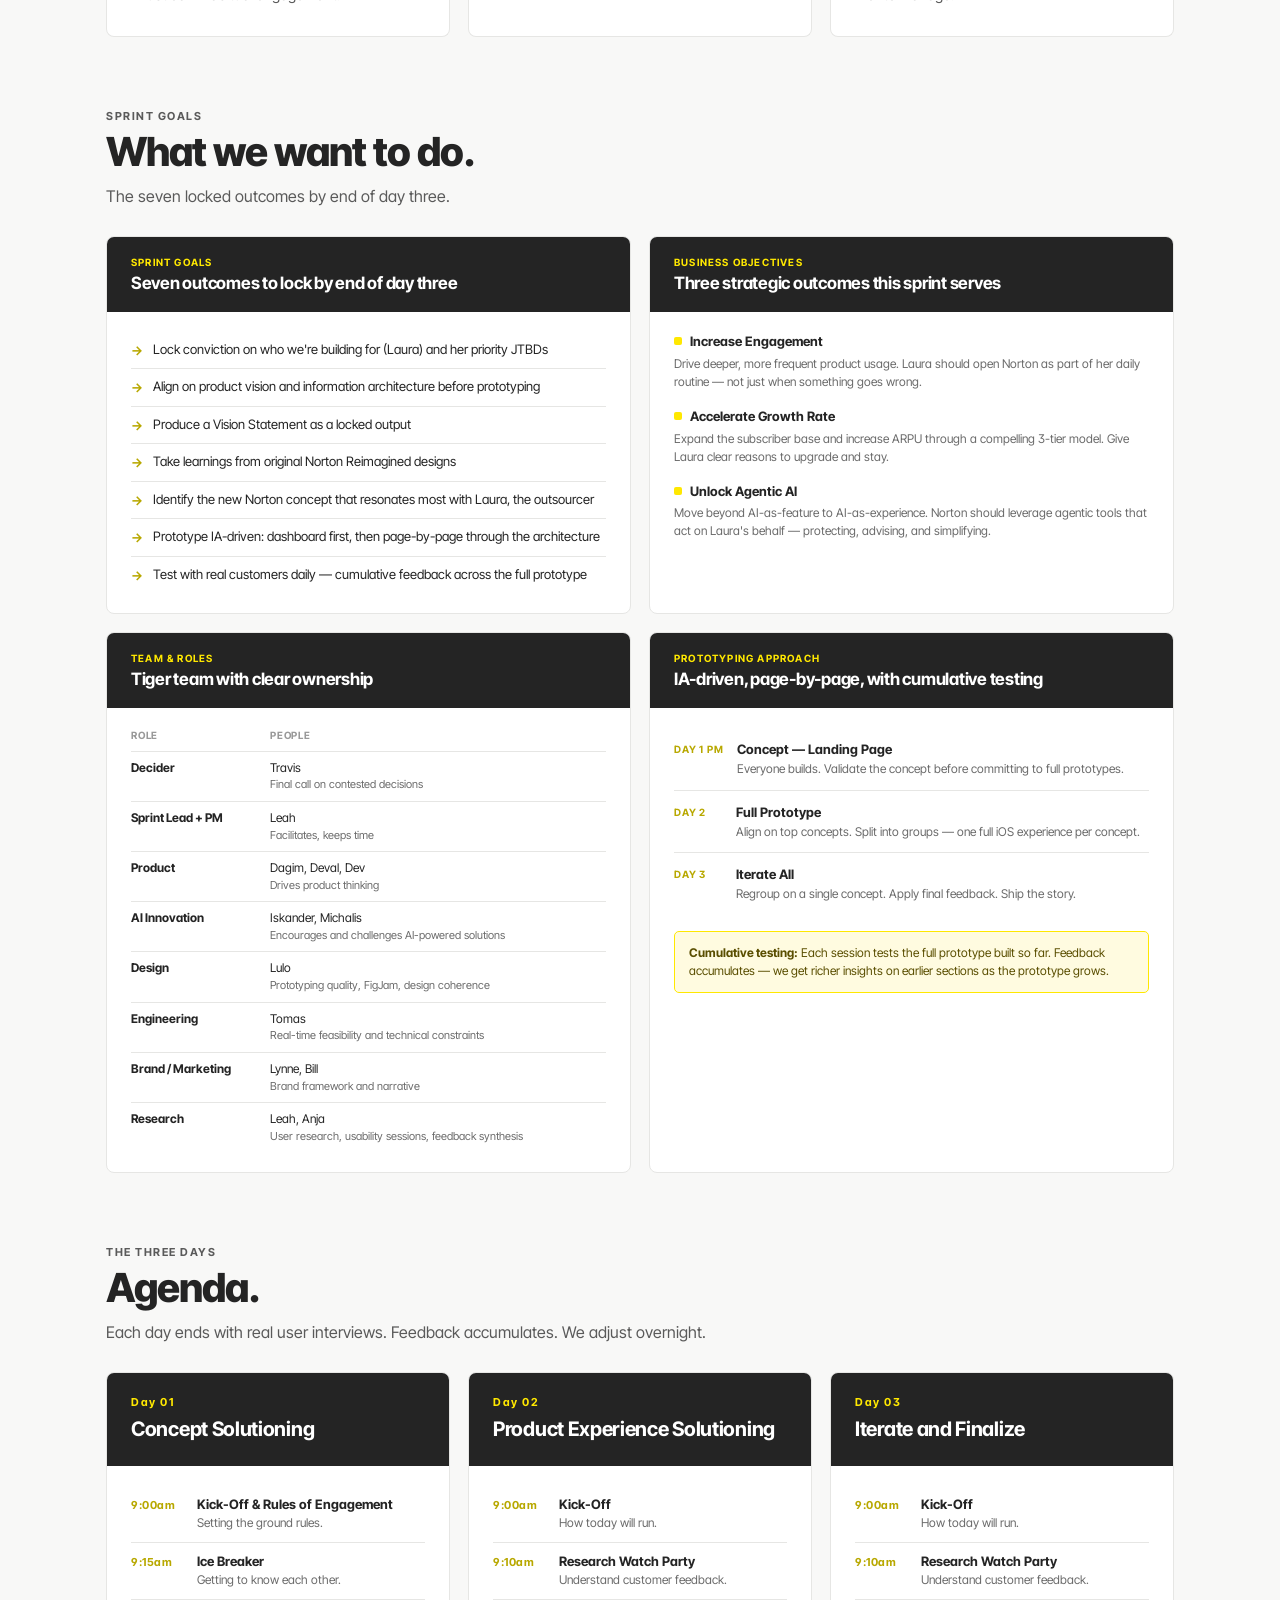
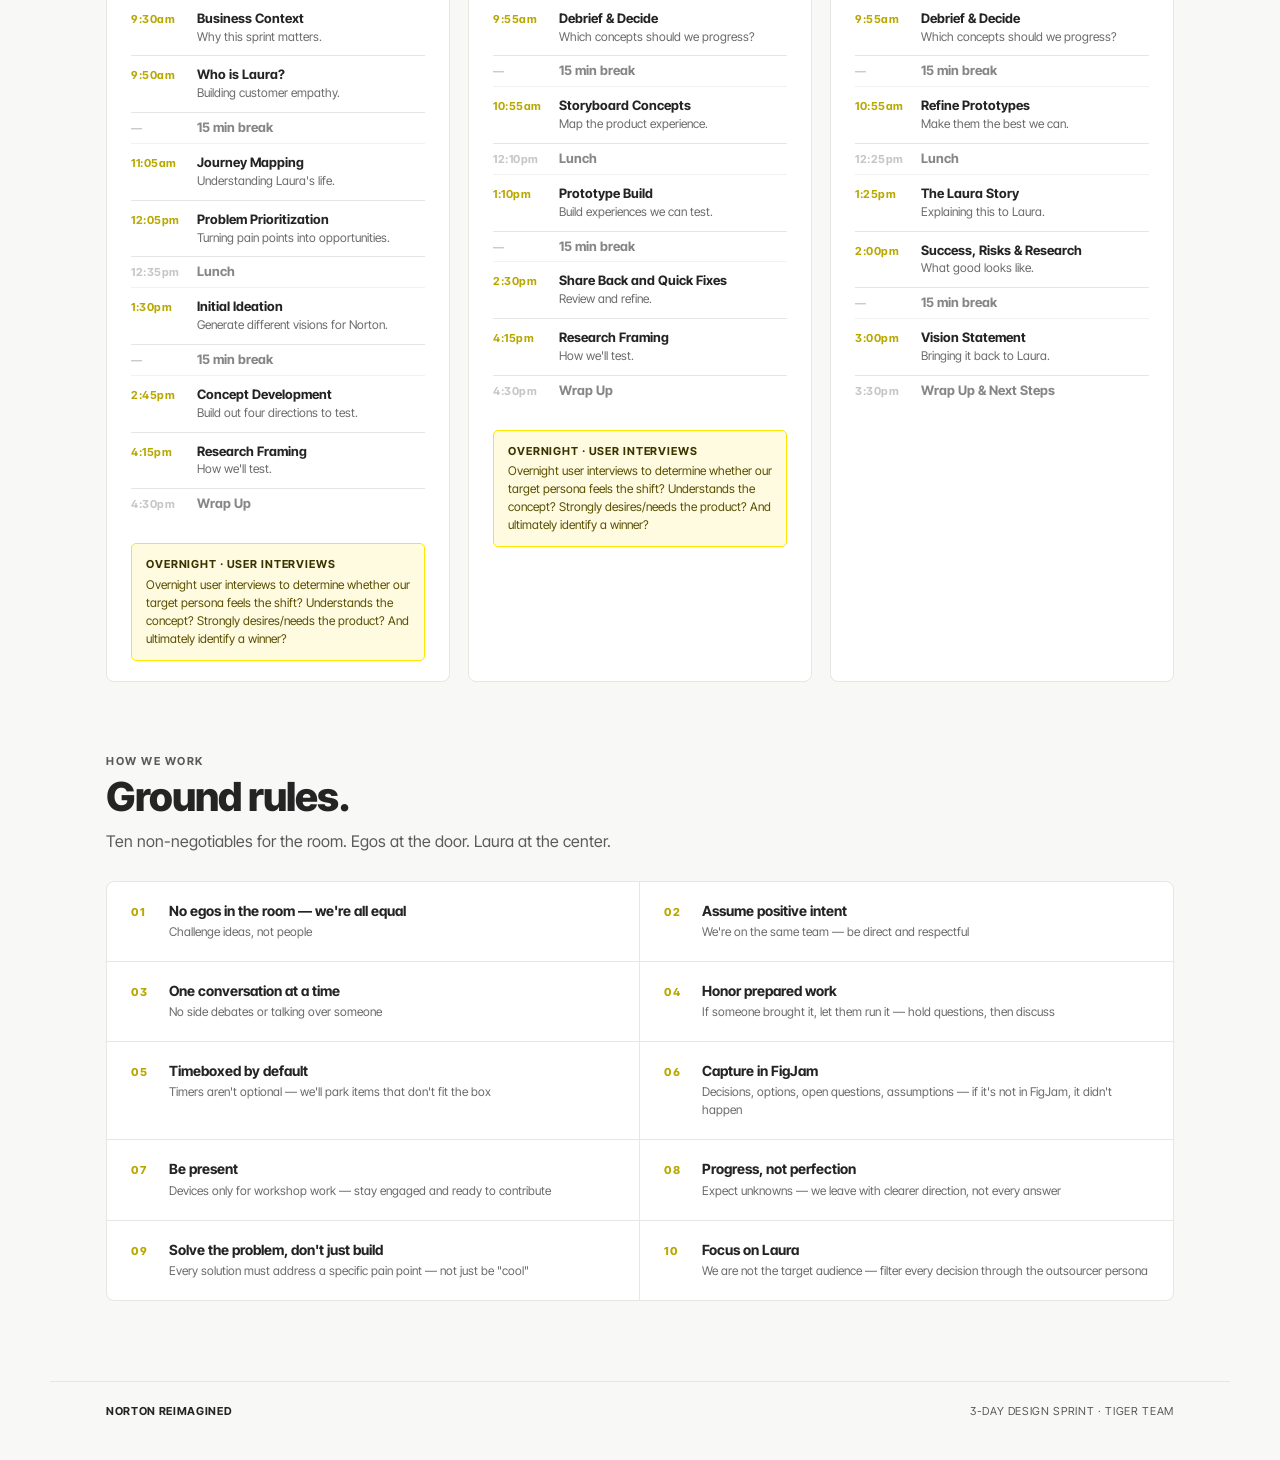
==== commit 35edb949: "fix: sprint team — Leah as sprint lead, remove drives product thinking from lead row, add Dagim to p" ====
--- a/index.html
+++ b/index.html
@@ -543,6 +543,7 @@
           <li><a href="idea-workshop.html" role="menuitem">Ideation Wizard</a></li>
             <li><a href="idea-grouping.html" role="menuitem">Idea Grouping</a></li>
             <li><a href="dependency-assessment.html" role="menuitem">Dependency Assessment</a></li>
+            <li><a href="how-might-we.html" role="menuitem">How Might We</a></li>
         </ul>
       </li>
     </ul>
@@ -705,8 +706,8 @@
           </thead>
           <tbody>
             <tr><td>Decider</td><td><div>Travis</div><div class="names">Final call on contested decisions</div></td></tr>
-            <tr><td>Sprint Lead + PM</td><td><div>Dagim</div><div class="names">Facilitates, keeps time, drives product thinking</div></td></tr>
-            <tr><td>Product</td><td><div>Deval, Dev</div><div class="names">Drives product thinking</div></td></tr>
+            <tr><td>Sprint Lead + PM</td><td><div>Leah</div><div class="names">Facilitates, keeps time</div></td></tr>
+            <tr><td>Product</td><td><div>Dagim, Deval, Dev</div><div class="names">Drives product thinking</div></td></tr>
             <tr><td>AI Innovation</td><td><div>Iskander, Michalis</div><div class="names">Encourages and challenges AI-powered solutions</div></td></tr>
             <tr><td>Design</td><td><div>Lulo</div><div class="names">Prototyping quality, FigJam, design coherence</div></td></tr>
             <tr><td>Engineering</td><td><div>Tomas</div><div class="names">Real-time feasibility and technical constraints</div></td></tr>
